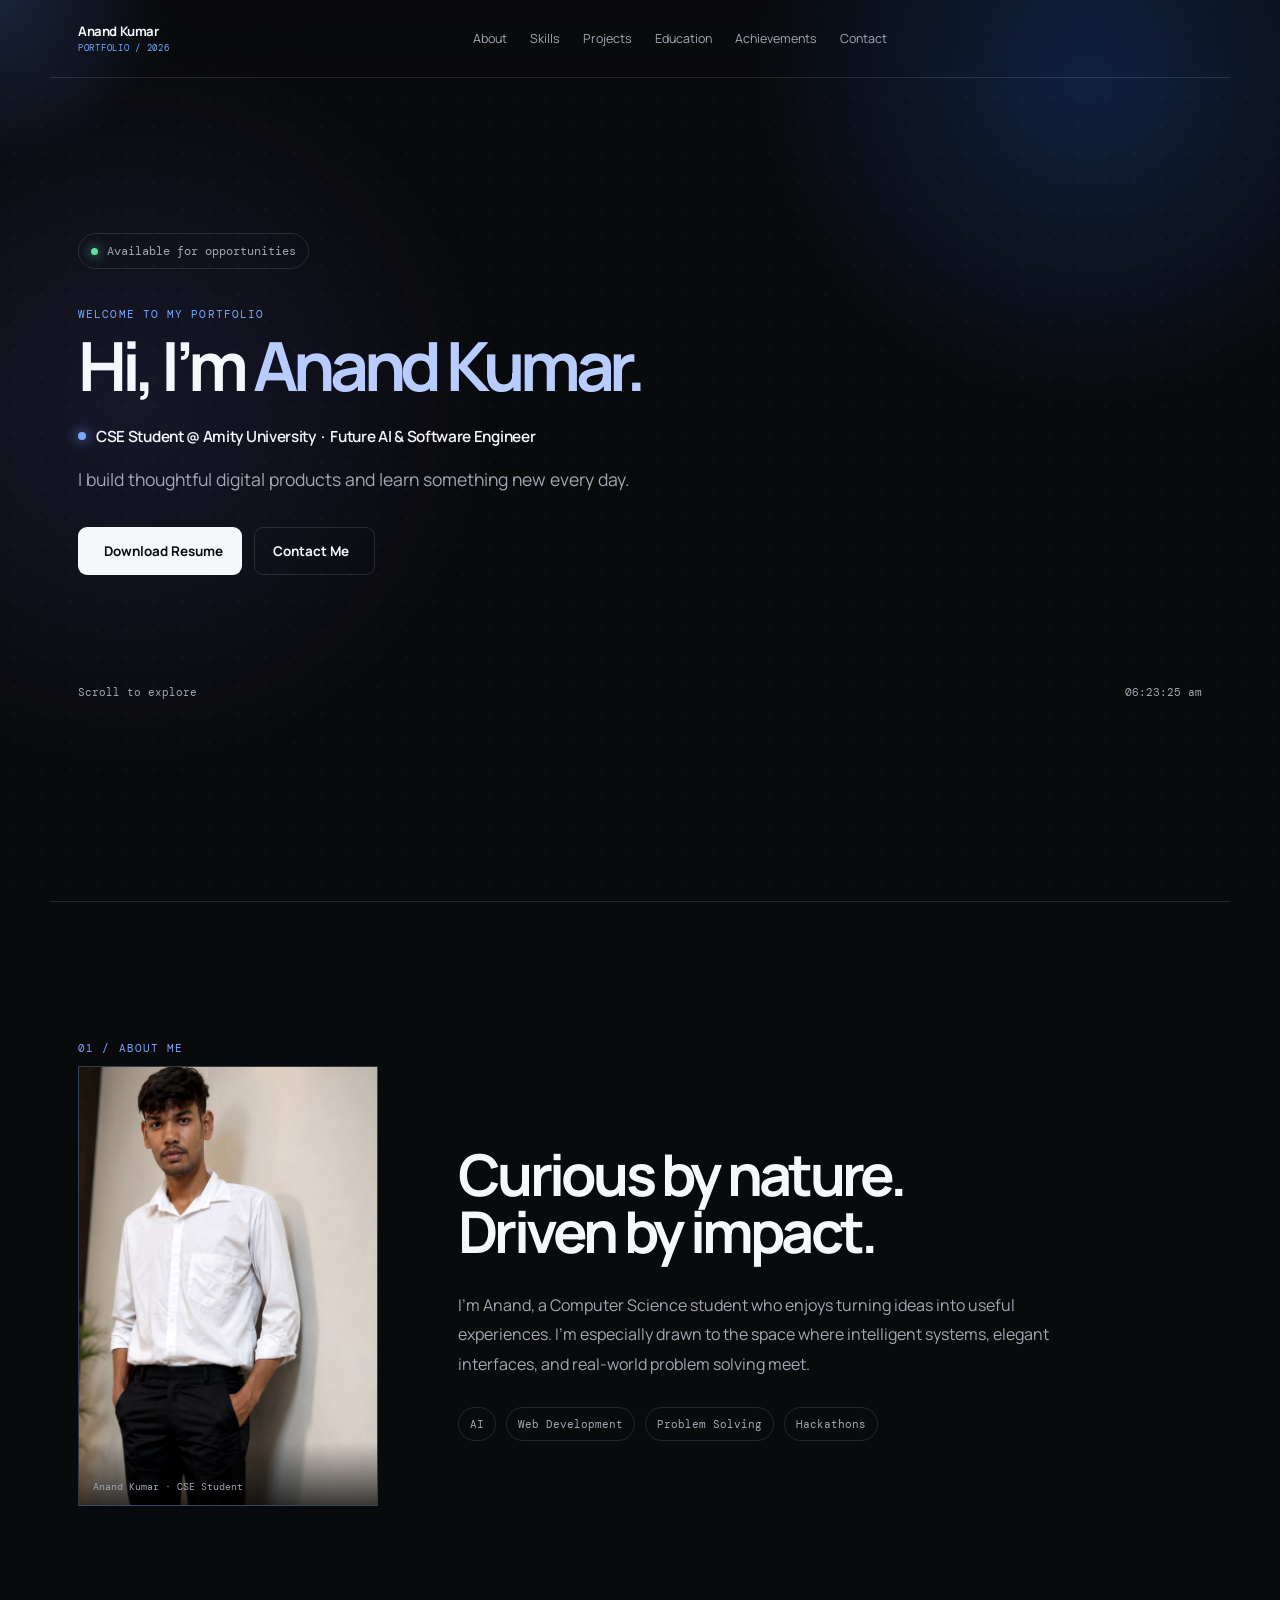
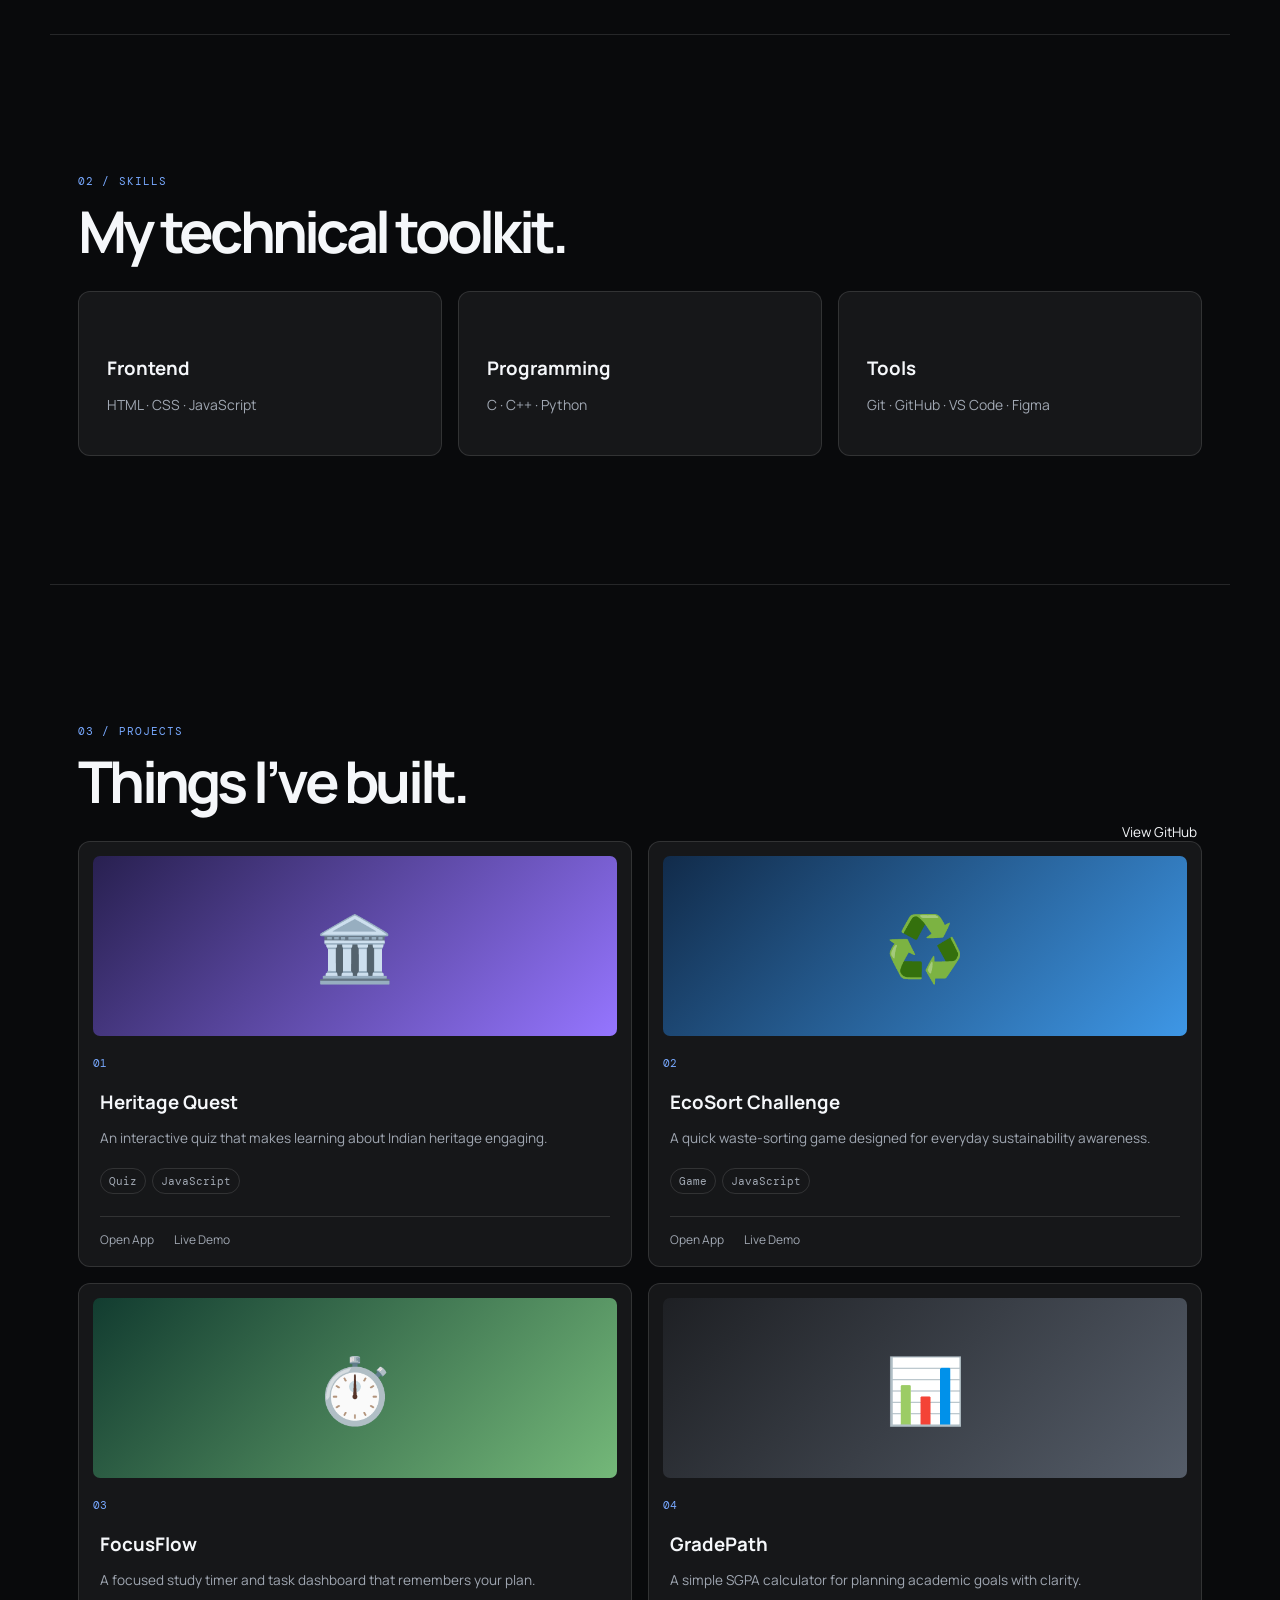
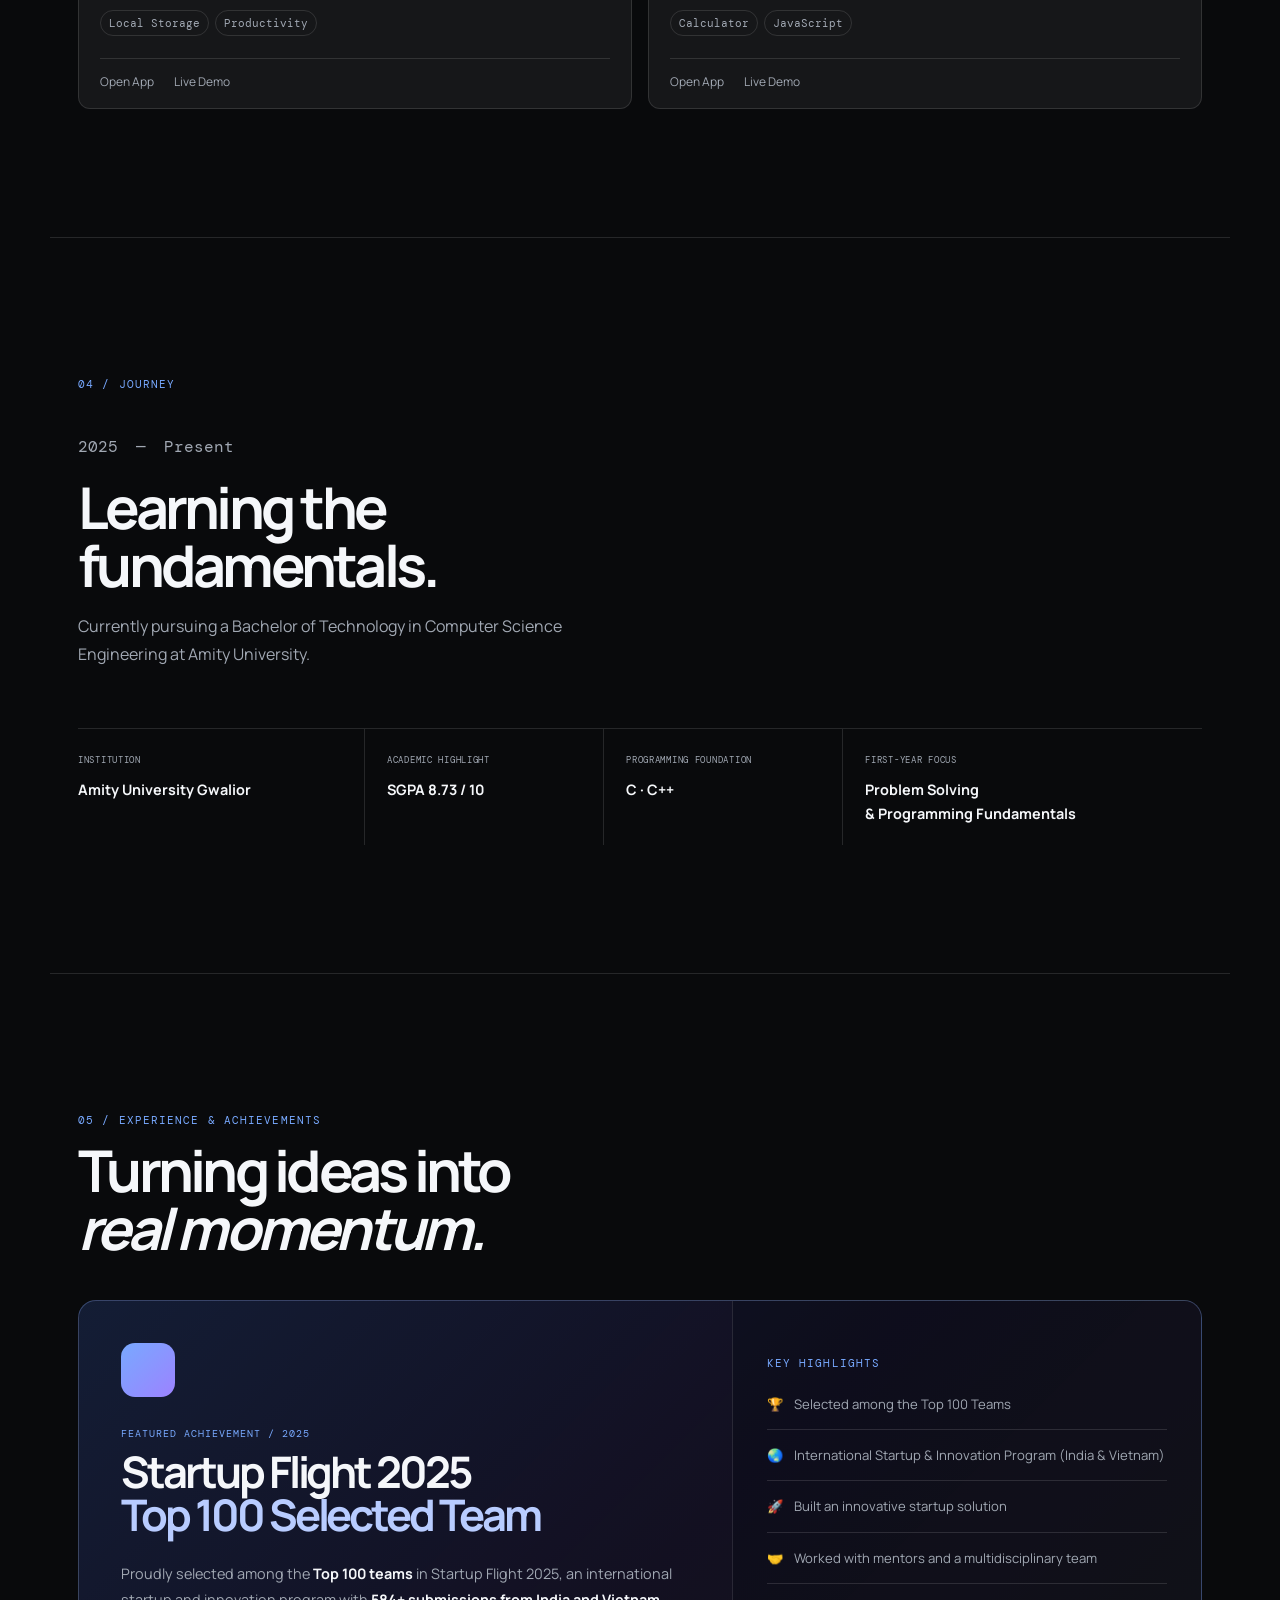
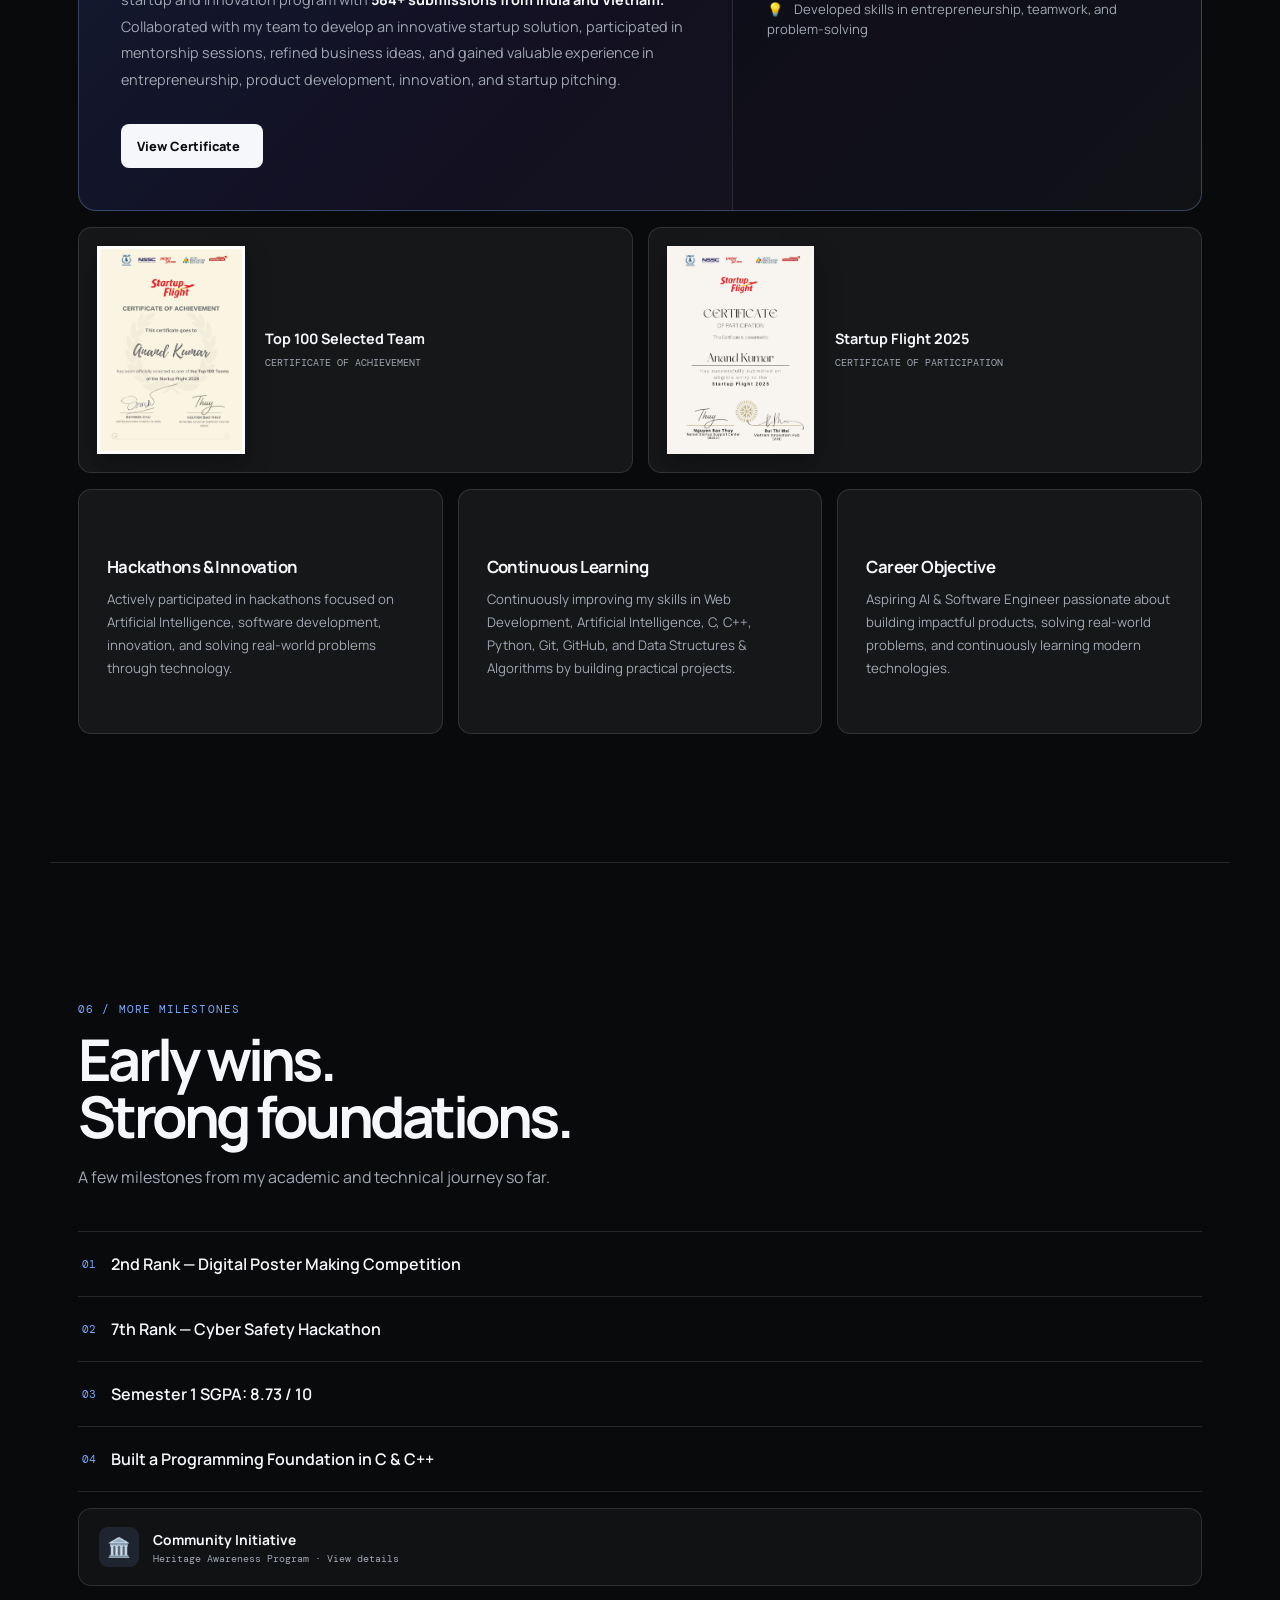
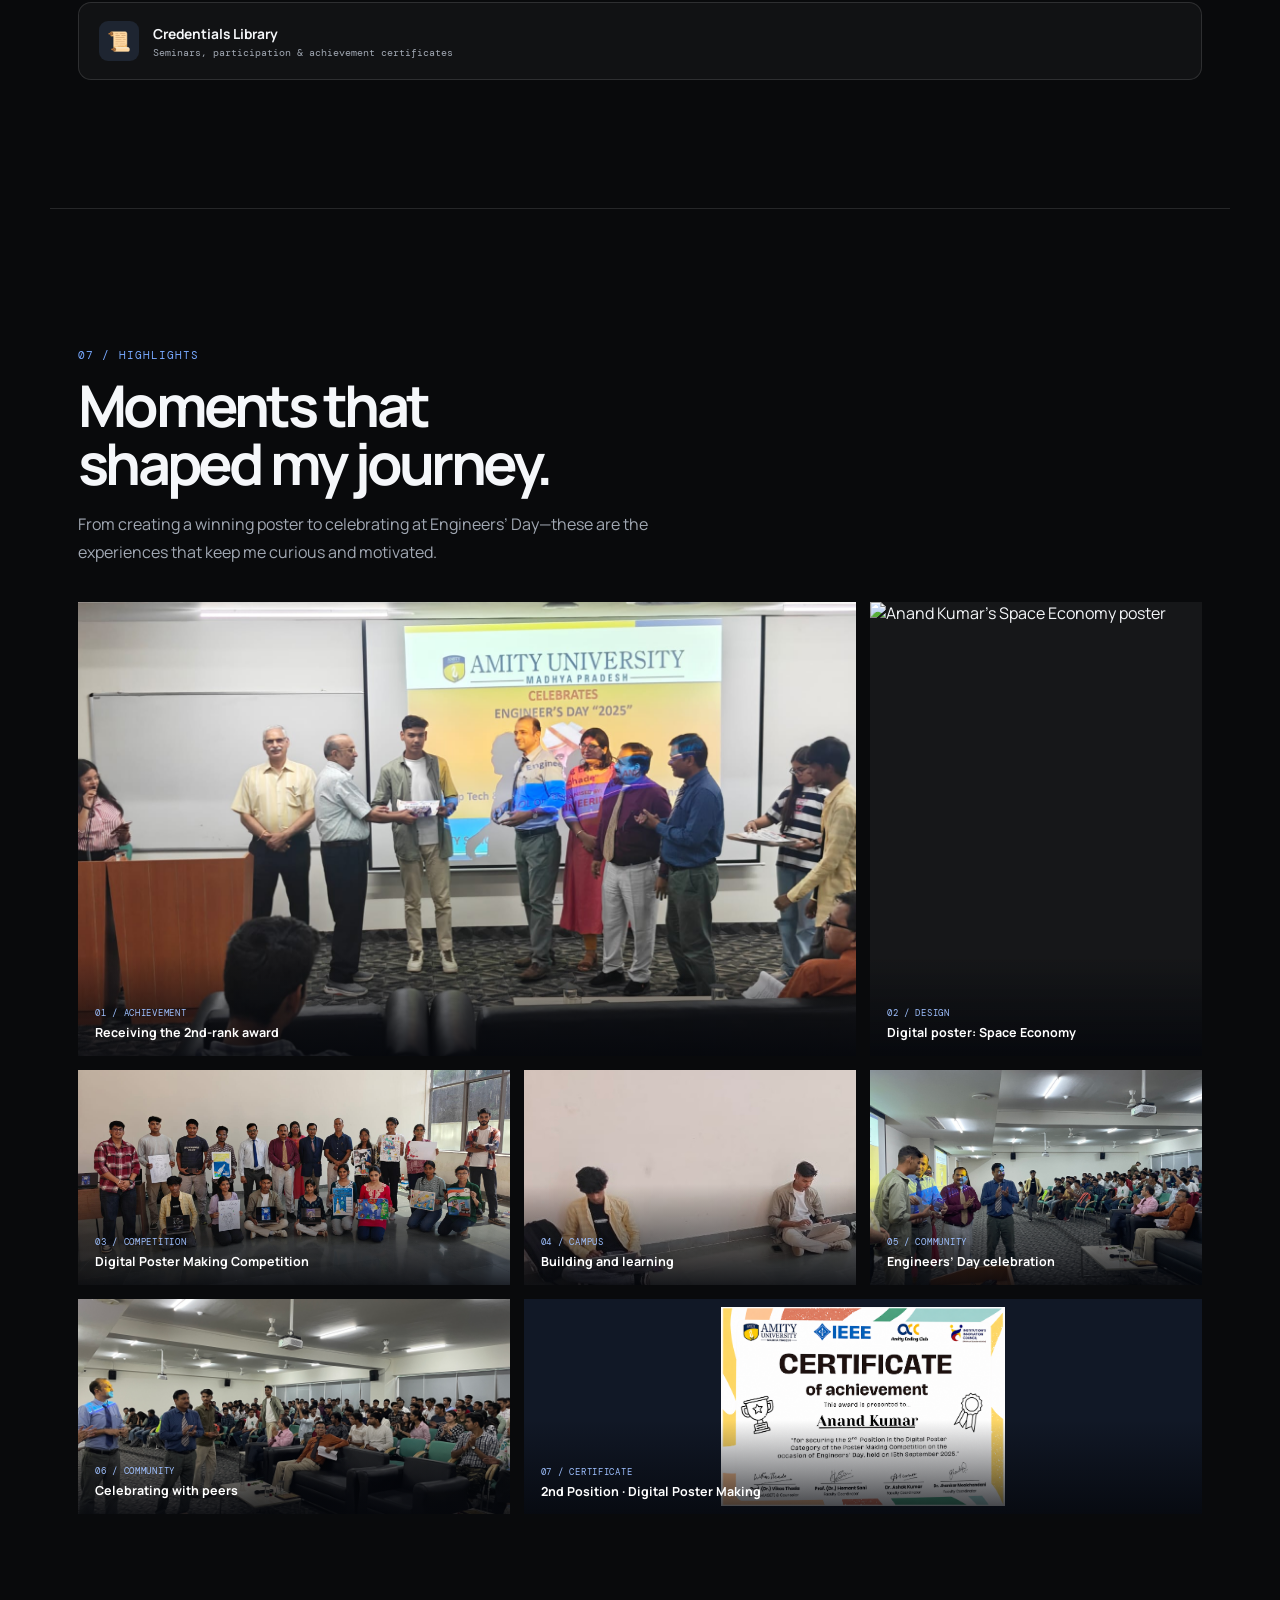
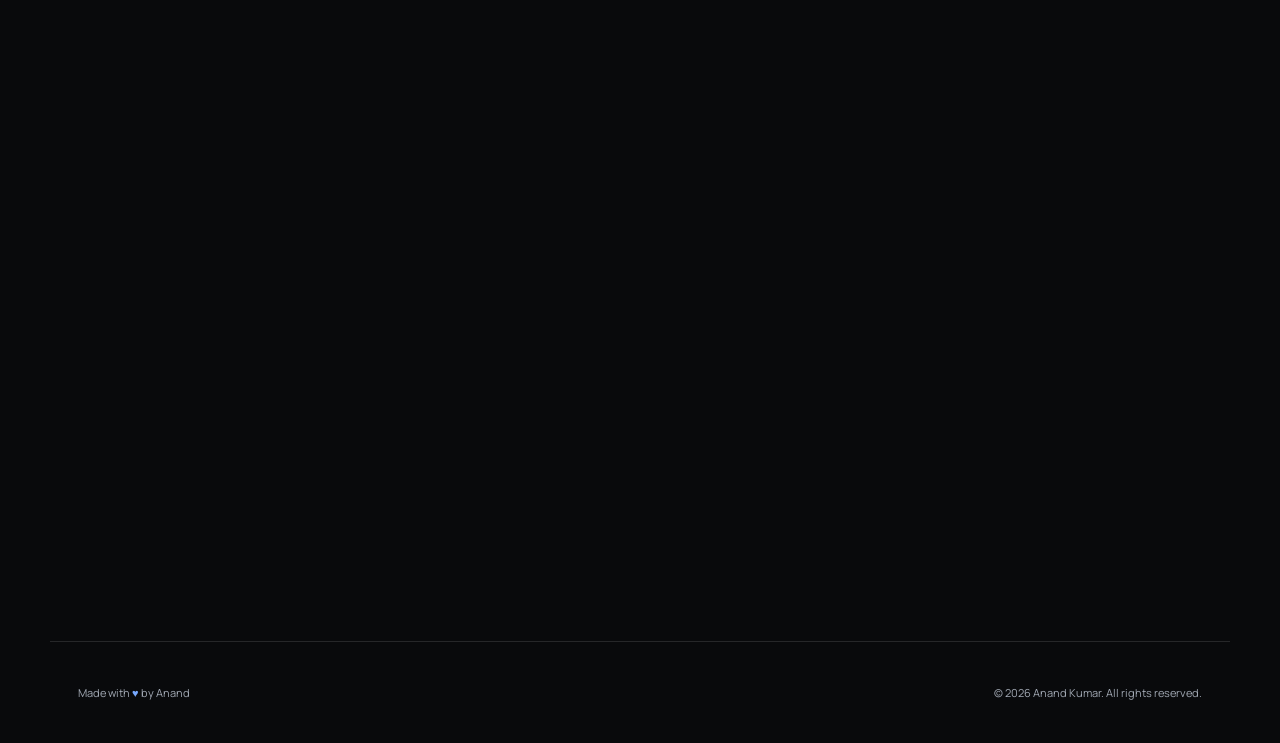
==== index.html @ 3fd7b6f8 "Initial portfolio website" ====
<!DOCTYPE html>
<html lang="en">
<head>
  <meta charset="UTF-8">
  <meta name="viewport" content="width=device-width, initial-scale=1.0">
  <meta name="description" content="Anand Kumar — CSE student and future AI & Software Engineer.">
  <title>Anand Kumar | Portfolio</title>
  <link rel="preconnect" href="https://fonts.googleapis.com">
  <link rel="preconnect" href="https://fonts.gstatic.com" crossorigin>
  <link href="https://fonts.googleapis.com/css2?family=DM+Mono:wght@400;500&family=Manrope:wght@400;500;600;700;800&display=swap" rel="stylesheet">
  <link href="https://cdn.jsdelivr.net/npm/remixicon@4.3.0/fonts/remixicon.css" rel="stylesheet">
  <link rel="stylesheet" href="style.css">
</head>
<body>
  <div class="background" aria-hidden="true"></div>
  <div class="cursor-glow" aria-hidden="true"></div>

  <header class="nav-wrap">
    <nav class="navbar" aria-label="Main navigation">
      <a class="wordmark" href="#home"><strong>Anand Kumar</strong><span>Portfolio / 2026</span></a>
      <button class="menu-button" aria-label="Open navigation" aria-expanded="false"><i class="ri-menu-3-line"></i></button>
      <div class="nav-links">
        <a href="#about">About</a><a href="#skills">Skills</a><a href="#projects">Projects</a>
        <a href="#education">Education</a><a href="#experience">Achievements</a><a href="#contact">Contact</a>
      </div>
      <button class="theme-button" aria-label="Toggle color theme"><i class="ri-moon-line"></i></button>
    </nav>
  </header>

  <main>
    <section class="hero section" id="home">
      <div class="status"><span></span> Available for opportunities</div>
      <p class="overline">Welcome to my portfolio</p>
      <h1>Hi, I’m <em>Anand Kumar.</em></h1>
      <p class="hero-role"><span></span> CSE Student @ Amity University &nbsp;·&nbsp; Future AI &amp; Software Engineer</p>
      <p class="hero-copy">I build thoughtful digital products and learn something new every day.</p>
      <div class="hero-actions">
        <a class="button primary" href="resume.pdf" download><i class="ri-download-2-line"></i> Download Resume</a>
        <a class="button secondary" href="#contact">Contact Me <i class="ri-arrow-right-up-line"></i></a>
      </div>
      <div class="hero-bottom"><span>Scroll to explore</span><i class="ri-arrow-down-line"></i><span id="clock"></span></div>
    </section>

    <section class="section reveal" id="about">
      <p class="overline">01 / About me</p>
      <div class="about-grid">
        <div class="portrait"><img src="assets/anand-kumar.jpg" alt="Anand Kumar"><p>Anand Kumar · CSE Student</p></div>
        <div><h2>Curious by nature.<br>Driven by impact.</h2><p class="lead">I’m Anand, a Computer Science student who enjoys turning ideas into useful experiences. I’m especially drawn to the space where intelligent systems, elegant interfaces, and real-world problem solving meet.</p>
          <div class="interests"><span>AI</span><span>Web Development</span><span>Problem Solving</span><span>Hackathons</span></div>
        </div>
      </div>
    </section>

    <section class="section reveal" id="skills">
      <p class="overline">02 / Skills</p><h2>My technical toolkit.</h2>
      <div class="skill-grid">
        <article class="glass-card"><i class="ri-code-s-slash-line"></i><h3>Frontend</h3><p>HTML · CSS · JavaScript</p></article>
        <article class="glass-card"><i class="ri-terminal-box-line"></i><h3>Programming</h3><p>C · C++ · Python</p></article>
        <article class="glass-card"><i class="ri-tools-line"></i><h3>Tools</h3><p>Git · GitHub · VS Code · Figma</p></article>
      </div>
    </section>

    <section class="section reveal" id="projects">
      <div class="section-heading"><div><p class="overline">03 / Projects</p><h2>Things I’ve built.</h2></div><a class="arrow-link" href="https://github.com/" target="_blank" rel="noopener">View GitHub <i class="ri-arrow-right-line"></i></a></div>
      <div class="project-grid">
        <article class="project-card"><div class="project-image violet">🏛️</div><p class="project-number">01</p><h3>Heritage Quest</h3><p>An interactive quiz that makes learning about Indian heritage engaging.</p><div class="tags"><span>Quiz</span><span>JavaScript</span></div><div class="card-links"><a href="projects.html#heritage">Open App <i class="ri-arrow-right-up-line"></i></a><a href="projects.html#heritage">Live Demo <i class="ri-arrow-right-up-line"></i></a></div></article>
        <article class="project-card"><div class="project-image blue">♻️</div><p class="project-number">02</p><h3>EcoSort Challenge</h3><p>A quick waste-sorting game designed for everyday sustainability awareness.</p><div class="tags"><span>Game</span><span>JavaScript</span></div><div class="card-links"><a href="projects.html#ecosort">Open App <i class="ri-arrow-right-up-line"></i></a><a href="projects.html#ecosort">Live Demo <i class="ri-arrow-right-up-line"></i></a></div></article>
        <article class="project-card"><div class="project-image green">⏱️</div><p class="project-number">03</p><h3>FocusFlow</h3><p>A focused study timer and task dashboard that remembers your plan.</p><div class="tags"><span>Local Storage</span><span>Productivity</span></div><div class="card-links"><a href="projects.html#focusflow">Open App <i class="ri-arrow-right-up-line"></i></a><a href="projects.html#focusflow">Live Demo <i class="ri-arrow-right-up-line"></i></a></div></article>
        <article class="project-card"><div class="project-image black">📊</div><p class="project-number">04</p><h3>GradePath</h3><p>A simple SGPA calculator for planning academic goals with clarity.</p><div class="tags"><span>Calculator</span><span>JavaScript</span></div><div class="card-links"><a href="projects.html#gradepath">Open App <i class="ri-arrow-right-up-line"></i></a><a href="projects.html#gradepath">Live Demo <i class="ri-arrow-right-up-line"></i></a></div></article>
      </div>
    </section>

    <section class="section reveal" id="education"><p class="overline">04 / Journey</p><div class="journey-layout"><div class="journey-intro"><p class="journey-date">2025 <span>—</span> Present</p><h2>Learning the<br>fundamentals.</h2><p>Currently pursuing a Bachelor of Technology in Computer Science Engineering at Amity University.</p></div></div><div class="journey-line"></div><div class="journey-stats"><article><span>Institution</span><strong>Amity University Gwalior</strong></article><article><span>Academic highlight</span><strong>SGPA 8.73 / 10</strong></article><article><span>Programming foundation</span><strong>C · C++</strong></article><article><span>First-year focus</span><strong>Problem Solving<br>&amp; Programming Fundamentals</strong></article></div></section>
    <section class="section reveal" id="experience"><p class="overline">05 / Experience &amp; Achievements</p><h2>Turning ideas into<br><em>real momentum.</em></h2><article class="startup-card"><div class="startup-main"><div class="startup-icon"><i class="ri-rocket-2-line"></i></div><p class="startup-label">Featured achievement / 2025</p><h3>Startup Flight 2025<br><span>Top 100 Selected Team</span></h3><p class="startup-copy">Proudly selected among the <strong>Top 100 teams</strong> in Startup Flight 2025, an international startup and innovation program with <strong>584+ submissions from India and Vietnam.</strong> Collaborated with my team to develop an innovative startup solution, participated in mentorship sessions, refined business ideas, and gained valuable experience in entrepreneurship, product development, innovation, and startup pitching.</p><a class="certificate-button" href="assets/startup-flight-top-100.jpg" target="_blank" rel="noopener">View Certificate <i class="ri-arrow-right-up-line"></i></a></div><div class="startup-highlights"><p class="overline">Key highlights</p><ul><li><span>🏆</span> Selected among the Top 100 Teams</li><li><span>🌏</span> International Startup &amp; Innovation Program (India &amp; Vietnam)</li><li><span>🚀</span> Built an innovative startup solution</li><li><span>🤝</span> Worked with mentors and a multidisciplinary team</li><li><span>💡</span> Developed skills in entrepreneurship, teamwork, and problem-solving</li></ul></div></article><div class="startup-certificates"><a href="assets/startup-flight-top-100.jpg" target="_blank" rel="noopener"><img src="assets/startup-flight-top-100.jpg" alt="Startup Flight 2025 Top 100 Teams certificate awarded to Anand Kumar"><span><b>Top 100 Selected Team</b><small>Certificate of Achievement</small></span></a><a href="assets/startup-flight-participation.jpg" target="_blank" rel="noopener"><img src="assets/startup-flight-participation.jpg" alt="Startup Flight 2025 certificate of participation awarded to Anand Kumar"><span><b>Startup Flight 2025</b><small>Certificate of Participation</small></span></a></div><div class="experience-grid"><article class="experience-card"><i class="ri-code-box-line"></i><h3>Hackathons &amp; Innovation</h3><p>Actively participated in hackathons focused on Artificial Intelligence, software development, innovation, and solving real-world problems through technology.</p></article><article class="experience-card"><i class="ri-book-open-line"></i><h3>Continuous Learning</h3><p>Continuously improving my skills in Web Development, Artificial Intelligence, C, C++, Python, Git, GitHub, and Data Structures &amp; Algorithms by building practical projects.</p></article><article class="experience-card"><i class="ri-focus-3-line"></i><h3>Career Objective</h3><p>Aspiring AI &amp; Software Engineer passionate about building impactful products, solving real-world problems, and continuously learning modern technologies.</p></article></div></section>
    <section class="section reveal" id="achievements"><p class="overline">06 / More milestones</p><h2>Early wins.<br>Strong foundations.</h2><p class="achievement-intro">A few milestones from my academic and technical journey so far.</p><div class="achievement-list"><p><span class="achievement-number">01</span><b>2nd Rank — Digital Poster Making Competition</b><i class="ri-medal-2-line"></i></p><p><span class="achievement-number">02</span><b>7th Rank — Cyber Safety Hackathon</b><i class="ri-shield-check-line"></i></p><p><span class="achievement-number">03</span><b>Semester 1 SGPA: 8.73 / 10</b><i class="ri-star-smile-line"></i></p><p><span class="achievement-number">04</span><b>Built a Programming Foundation in C &amp; C++</b><i class="ri-code-s-slash-line"></i></p></div><details class="community-initiative"><summary><span class="community-icon">🏛️</span><span><b>Community Initiative</b><small>Heritage Awareness Program · View details</small></span><i class="ri-add-line"></i></summary><div class="community-content"><img src="assets/heritage-awareness.jpg" alt="Anand Kumar and fellow students at the Heritage City Gwalior awareness programme"><div><p class="overline">Heritage Awareness Program</p><h3>Preserving stories that matter.</h3><p>Actively participated in a Heritage Awareness Program focused on promoting the importance of preserving India’s cultural and historical heritage. Contributed to awareness activities, engaged with the community, and helped spread knowledge about heritage conservation through educational outreach and public interaction.</p><ul><li>🏛️ Promoted awareness about India’s cultural heritage</li><li>🤝 Participated in community engagement activities</li><li>📢 Contributed to educational and awareness initiatives</li><li>🌱 Strengthened communication, teamwork, and leadership skills</li></ul><a href="assets/heritage-awareness-document.pdf" target="_blank" rel="noopener">View supporting document <i class="ri-external-link-line"></i></a></div></div></details><details class="credentials-library"><summary><span class="community-icon">📜</span><span><b>Credentials Library</b><small>Seminars, participation &amp; achievement certificates</small></span><i class="ri-add-line"></i></summary><div class="credentials-content"><div><p class="overline">Seminars &amp; participation</p><div class="credential-grid"><a href="assets/bitcoin-india-tour-certificate.png" target="_blank" rel="noopener"><img src="assets/bitcoin-india-tour-certificate.png" alt="Bitcoin India Tour certificate of participation for Anand Kumar"><span><b>Bitcoin India Tour 2026</b><small>Certificate of Participation · 4 May 2026</small></span></a><a href="assets/startup-flight-participation.jpg" target="_blank" rel="noopener"><img src="assets/startup-flight-participation.jpg" alt="Startup Flight 2025 certificate of participation for Anand Kumar"><span><b>Startup Flight 2025</b><small>Certificate of Participation</small></span></a></div></div><div><p class="overline">Certificates of achievement</p><div class="credential-grid"><a href="assets/startup-flight-top-100.jpg" target="_blank" rel="noopener"><img src="assets/startup-flight-top-100.jpg" alt="Startup Flight 2025 Top 100 Teams certificate for Anand Kumar"><span><b>Startup Flight 2025</b><small>Top 100 Selected Team</small></span></a><a href="assets/certificate-final.jpg" target="_blank" rel="noopener"><img src="assets/certificate-final.jpg" alt="Digital poster making competition second position certificate for Anand Kumar"><span><b>Digital Poster Making Competition</b><small>2nd Position · Engineers’ Day 2025</small></span></a></div></div></div></details></section>
    <section class="section reveal" id="gallery"><p class="overline">07 / Highlights</p><h2>Moments that<br>shaped my journey.</h2><p class="gallery-intro">From creating a winning poster to celebrating at Engineers’ Day—these are the experiences that keep me curious and motivated.</p><div class="gallery-showcase"><figure class="gallery-item award-photo"><img src="assets/award-ceremony.jpg" alt="Anand Kumar receiving his award at Engineers' Day"><figcaption><span>01 / Achievement</span><strong>Receiving the 2nd-rank award</strong></figcaption></figure><figure class="gallery-item poster-photo"><img src="assets/space-poster.png" alt="Anand Kumar's Space Economy poster"><figcaption><span>02 / Design</span><strong>Digital poster: Space Economy</strong></figcaption></figure><figure class="gallery-item competition-photo"><img src="assets/poster-competition.jpg" alt="Participants at the digital poster making competition"><figcaption><span>03 / Competition</span><strong>Digital Poster Making Competition</strong></figcaption></figure><figure class="gallery-item campus-photo"><img src="assets/campus-work.jpg" alt="Anand Kumar working on a laptop at campus"><figcaption><span>04 / Campus</span><strong>Building and learning</strong></figcaption></figure><figure class="gallery-item ceremony-photo"><img src="assets/engineers-day-1.jpg" alt="Engineers' Day celebration at Amity University"><figcaption><span>05 / Community</span><strong>Engineers’ Day celebration</strong></figcaption></figure><figure class="gallery-item audience-photo"><img src="assets/engineers-day-2.jpg" alt="Audience at Engineers' Day event"><figcaption><span>06 / Community</span><strong>Celebrating with peers</strong></figcaption></figure><figure class="gallery-item certificate-photo"><img src="assets/certificate-cleaned.png" alt="Certificate of achievement awarded to Anand Kumar for second position in digital poster making competition"><figcaption><span>07 / Certificate</span><strong>2nd Position · Digital Poster Making</strong></figcaption></figure></div></section>
    <section class="contact section reveal" id="contact"><p class="overline">08 / Contact</p><h2>Let’s build something<br><em>meaningful.</em></h2><a class="email" href="mailto:anand14439@gmail.com">anand14439@gmail.com <i class="ri-arrow-right-up-line"></i></a><div class="socials"><a href="https://www.linkedin.com/in/anand-kumar-402686216" target="_blank" rel="noopener">LinkedIn</a><a href="https://github.com/" target="_blank" rel="noopener">GitHub</a><a href="#">Instagram</a></div></section>
  </main>
  <footer><p>Made with <span>♥</span> by Anand</p><p>© 2026 Anand Kumar. All rights reserved.</p></footer>
  <script src="script.js"></script>
</body>
</html>
---- style.css ----
:root{--bg:#090a0c;--surface:rgba(255,255,255,.055);--line:rgba(255,255,255,.12);--text:#f5f7fa;--muted:#a1a8b3;--blue:#78a9ff;--accent:#b8ccff}*{box-sizing:border-box}html{scroll-behavior:smooth}body{background:var(--bg);color:var(--text);font-family:Manrope,sans-serif;margin:0;overflow-x:hidden}.background{background:radial-gradient(circle at 85% 8%,#17397480,transparent 25%),radial-gradient(circle at 10% 45%,#2223438c,transparent 30%);inset:0;pointer-events:none;position:fixed;z-index:-2}.background:after{background-image:radial-gradient(#ffffff25 1px,transparent 1px);background-size:28px 28px;content:"";inset:0;opacity:.28;position:absolute}.cursor-glow{background:radial-gradient(circle,#5b8cff35,transparent 65%);height:360px;left:0;pointer-events:none;position:fixed;top:0;transform:translate(-50%,-50%);width:360px;z-index:-1}.nav-wrap{backdrop-filter:blur(18px);border-bottom:1px solid transparent;position:sticky;top:0;z-index:10}.navbar{align-items:center;display:flex;height:76px;justify-content:space-between;margin:auto;max-width:1180px;padding:0 28px}.logo{color:var(--text);font-size:1.35rem;font-weight:800;letter-spacing:-.08em;text-decoration:none}.logo span,footer span{color:var(--blue)}.nav-links{display:flex;gap:23px}.nav-links a,.socials a{color:var(--muted);font-size:.78rem;text-decoration:none}.nav-links a:hover,.socials a:hover{color:var(--text)}.theme-button,.menu-button{background:transparent;border:0;color:var(--text);cursor:pointer;font-size:1.15rem}.menu-button{display:none}.section,footer{margin:auto;max-width:1180px;padding:128px 28px}.hero{min-height:calc(100vh - 76px);padding-top:155px}.status{align-items:center;border:1px solid var(--line);border-radius:99px;color:var(--muted);display:inline-flex;font:12px 'DM Mono',monospace;gap:9px;padding:9px 12px}.status span{background:#5de29a;border-radius:50%;box-shadow:0 0 12px #5de29a;height:7px;width:7px}.overline,.mono{color:var(--blue);font:11px 'DM Mono',monospace;letter-spacing:.1em;text-transform:uppercase}.hero .overline{margin:38px 0 13px}.hero h1{font-size:clamp(3.5rem,8vw,7.4rem);letter-spacing:-.075em;line-height:.94;margin:0}.hero em,.contact em{color:var(--accent);font-style:normal}.hero-copy{color:var(--muted);font-size:1.1rem;line-height:1.75;max-width:560px}.hero-actions{display:flex;flex-wrap:wrap;gap:12px;margin-top:32px}.button{border:1px solid var(--line);border-radius:9px;color:var(--text);font-size:.84rem;font-weight:700;padding:14px 18px;text-decoration:none}.button i{margin-right:7px}.button.primary{background:var(--text);color:#0b0c10}.button.secondary i{margin-left:7px;margin-right:0}.hero-bottom{align-items:center;color:var(--muted);display:flex;font:11px 'DM Mono',monospace;gap:10px;justify-content:space-between;margin-top:110px}.hero-bottom i{margin-right:auto}.section{border-top:1px solid var(--line)}h2{font-size:clamp(2.25rem,4.5vw,4.4rem);letter-spacing:-.065em;line-height:1;margin:15px 0 30px}.about-grid{align-items:center;display:grid;gap:80px;grid-template-columns:300px 1fr}.portrait{align-items:center;background:linear-gradient(145deg,#1b315d,#171925);border:1px solid var(--line);display:flex;flex-direction:column;height:350px;justify-content:center;position:relative}.portrait span{font-size:5rem;font-weight:800;letter-spacing:-.1em}.portrait p{bottom:8px;color:var(--muted);font:10px 'DM Mono',monospace;position:absolute}.lead{color:var(--muted);line-height:1.85;max-width:650px}.interests{display:flex;flex-wrap:wrap;gap:10px;margin-top:28px}.interests span,.tags span{border:1px solid var(--line);border-radius:99px;color:var(--muted);font:11px 'DM Mono',monospace;padding:9px 11px}.skill-grid{display:grid;gap:16px;grid-template-columns:repeat(3,1fr)}.glass-card{background:var(--surface);border:1px solid var(--line);border-radius:12px;padding:28px;transition:transform .25s,border-color .25s}.glass-card:hover,.project-card:hover{border-color:#91b5ff80;transform:translateY(-6px)}.glass-card i{color:var(--blue);font-size:1.6rem}.glass-card h3{margin:35px 0 8px}.glass-card p{color:var(--muted);font-size:.87rem}.section-heading{align-items:end;display:flex;justify-content:space-between}.arrow-link,.email{color:var(--text);font-size:.85rem;text-decoration:none}.arrow-link i{color:var(--blue);margin-left:5px}.project-grid{display:grid;gap:16px;grid-template-columns:repeat(2,1fr)}.project-card{background:var(--surface);border:1px solid var(--line);border-radius:12px;padding:14px;transition:transform .25s,border-color .25s}.project-image{align-items:center;border-radius:7px;display:flex;font-size:4rem;height:180px;justify-content:center}.violet{background:linear-gradient(135deg,#282050,#9575ff)}.blue{background:linear-gradient(135deg,#112b4a,#3e97e6)}.green{background:linear-gradient(135deg,#123c30,#74b879)}.black{background:linear-gradient(135deg,#1e2024,#555d69)}.project-card h3,.project-card>p:not(.project-number),.tags,.card-links{margin-left:7px;margin-right:7px}.project-number{color:var(--blue);font:11px 'DM Mono',monospace;margin-top:20px}.project-card h3{margin-bottom:8px}.project-card>p:not(.project-number){color:var(--muted);font-size:.85rem;line-height:1.6}.tags{display:flex;gap:6px;margin-top:18px}.tags span{padding:5px 8px}.card-links{border-top:1px solid var(--line);display:flex;gap:20px;margin-top:22px;padding:14px 0 4px}.card-links a{color:var(--muted);font-size:.75rem;text-decoration:none}.timeline{display:flex;gap:24px}.timeline-dot{background:var(--blue);border-radius:50%;box-shadow:0 0 0 7px #78a9ff28;height:9px;margin-top:7px;width:9px}.achievement-list{border-top:1px solid var(--line);margin-top:40px}.achievement-list p{border-bottom:1px solid var(--line);display:flex;font-size:1.1rem;justify-content:space-between;margin:0;padding:21px 4px}.achievement-list span{margin-right:16px}.gallery{display:grid;gap:16px;grid-template-columns:1.25fr 1fr 1fr}.gallery div{align-items:flex-end;background:linear-gradient(135deg,#1a1d29,#3b4c68);color:#a8c8ff;display:flex;font:1.5rem 'DM Mono',monospace;height:280px;padding:18px}.gallery div:nth-child(2){background:linear-gradient(135deg,#453157,#896fa4)}.gallery div:nth-child(3){background:linear-gradient(135deg,#173b3a,#58958f)}.gallery span{color:#ffffff9c;font:10px 'DM Mono',monospace;margin-left:10px}.contact h2{font-size:clamp(3rem,6.5vw,6.6rem)}.email{border-bottom:1px solid var(--blue);color:var(--blue);font-size:clamp(1rem,2vw,1.5rem);padding-bottom:8px}.socials{display:flex;gap:20px;margin-top:55px}footer{border-top:1px solid var(--line);color:var(--muted);display:flex;font-size:11px;justify-content:space-between;padding-bottom:32px;padding-top:32px}body.light{--bg:#f7f8fa;--surface:rgba(255,255,255,.7);--line:#dce0e7;--text:#10131a;--muted:#5f6674;--accent:#275abd}.light .background{opacity:.55}.reveal{opacity:0;transform:translateY(24px);transition:opacity .7s ease,transform .7s ease}.reveal.visible{opacity:1;transform:translateY(0)}@media(max-width:760px){.nav-links{background:#11131aeF;border:1px solid var(--line);border-radius:12px;display:none;flex-direction:column;left:16px;padding:20px;position:absolute;right:16px;top:66px}.light .nav-links{background:#ffffffed}.nav-links.open{display:flex}.menu-button{display:block;order:1}.theme-button{order:2}.logo{margin-right:auto}.section,footer{padding:88px 20px}.hero{padding-top:112px}.about-grid,.skill-grid,.project-grid,.gallery{grid-template-columns:1fr}.about-grid{gap:35px}.portrait{height:250px}.section-heading{align-items:start;flex-direction:column}.arrow-link{margin-bottom:25px}.gallery div{height:180px}.hero-bottom{margin-top:75px}footer{gap:12px;flex-direction:column}.cursor-glow{display:none}}
/* Text identity — replaces the initials logo */
.wordmark { color: var(--text); display: flex; flex-direction: column; gap: 2px; text-decoration: none; }
.wordmark strong { font-size: .82rem; letter-spacing: -.03em; }
.wordmark span { color: var(--blue); font: 9px 'DM Mono', monospace; letter-spacing: .08em; text-transform: uppercase; }
.hero-role { align-items: center; color: var(--text); display: flex; font-size: clamp(.76rem, 1.4vw, .96rem); font-weight: 600; letter-spacing: -.02em; margin: 28px 0 0; }
.hero-role span { background: var(--blue); border-radius: 50%; box-shadow: 0 0 13px var(--blue); display: inline-block; height: 8px; margin-right: 10px; width: 8px; }
.hero h1 { font-size: clamp(2.8rem, 5.3vw, 5rem); max-width: 1050px; }
.portrait { height: 440px; overflow: hidden; }
.portrait img { filter: contrast(1.04) saturate(.9); height: 100%; object-fit: cover; object-position: center top; transform: scale(1.23); transform-origin: center top; width: 100%; }
.portrait p { background: linear-gradient(transparent, rgba(0, 0, 0, .72)); bottom: 0; left: 0; margin: 0; padding: 38px 14px 12px; right: 0; text-align: left; z-index: 1; }
@media (max-width: 760px) { .portrait { height: 380px; } }
.journey-grid { display: grid; gap: 12px; grid-template-columns: repeat(3, 1fr); margin-top: 32px; }
.journey-grid article { background: var(--surface); border: 1px solid var(--line); border-radius: 10px; padding: 17px; }
.journey-grid span { color: var(--muted); display: block; font: 9px 'DM Mono', monospace; letter-spacing: .08em; margin-bottom: 9px; text-transform: uppercase; }
.journey-grid strong { font-size: .84rem; line-height: 1.5; }
.journey-layout { margin-top: 42px; }
.journey-date { color: var(--blue); font: 1rem 'DM Mono', monospace; margin: 0; }
.journey-date span { color: var(--muted); margin: 0 8px; }
.journey-intro h2 { margin: 18px 0; }
.journey-intro p { color: var(--muted); line-height: 1.75; margin: 0; max-width: 520px; }
.journey-line { background: var(--line); height: 1px; margin: 60px 0 0; }
.journey-stats { display: grid; grid-template-columns: 1.2fr 1fr 1fr 1.5fr; }
.journey-stats article { border-right: 1px solid var(--line); min-height: 116px; padding: 25px 20px 0 0; }
.journey-stats article:not(:first-child) { padding-left: 22px; }
.journey-stats article:last-child { border: 0; }
.journey-stats span { color: var(--muted); display: block; font: 9px 'DM Mono', monospace; letter-spacing: .08em; margin-bottom: 12px; text-transform: uppercase; }
.journey-stats strong { font-size: .9rem; line-height: 1.55; }
@media (max-width: 760px) { .journey-grid { grid-template-columns: 1fr; } .journey-layout { gap: 25px; grid-template-columns: 1fr; margin-top: 28px; } .journey-stats { grid-template-columns: 1fr 1fr; } .journey-stats article { border-bottom: 1px solid var(--line); min-height: 108px; padding: 20px 12px !important; } .journey-stats article:nth-child(2) { border-right: 0; } .journey-stats article:nth-child(n+3) { border-bottom: 0; } }
.achievement-intro { color: var(--muted); line-height: 1.7; margin-top: -12px; }
.achievement-list p { align-items: center; gap: 15px; }
.achievement-list b { font-size: 1rem; font-weight: 600; }
.achievement-list .achievement-number { color: var(--blue); font: 11px 'DM Mono', monospace; margin: 0; }
.achievement-list i { color: var(--blue); font-size: 1.15rem; margin-left: auto; }
.gallery-intro { color: var(--muted); line-height: 1.75; margin: -12px 0 36px; max-width: 610px; }
.gallery-showcase { display: grid; gap: 14px; grid-template-columns: 1.3fr 1fr 1fr; }
.gallery-item { background: var(--surface); margin: 0; min-height: 210px; overflow: hidden; position: relative; }
.gallery-item img { height: 100%; object-fit: cover; transition: transform .5s ease; width: 100%; }
.gallery-item:hover img { transform: scale(1.045); }
.gallery-item figcaption { background: linear-gradient(transparent, rgba(5, 7, 12, .88)); bottom: 0; display: flex; flex-direction: column; gap: 5px; left: 0; padding: 52px 17px 15px; position: absolute; right: 0; }
.gallery-item figcaption span { color: #9ec0ff; font: 9px 'DM Mono', monospace; letter-spacing: .08em; text-transform: uppercase; }
.gallery-item figcaption strong { color: #fff; font-size: .78rem; }
.award-photo { grid-column: span 2; grid-row: span 2; height: 454px; }
.poster-photo { grid-row: span 2; height: 454px; }
.poster-photo img { object-fit: cover; object-position: center 20%; }
.competition-photo, .campus-photo, .ceremony-photo, .audience-photo { height: 215px; }
.certificate-photo { grid-column: 1 / -1; height: 310px; }
.certificate-photo img { object-fit: contain; padding: 12px; }
@media (max-width: 760px) { .gallery-showcase { grid-template-columns: 1fr 1fr; } .award-photo { grid-column: 1 / -1; height: 290px; } .poster-photo { grid-row: auto; height: 290px; } .competition-photo, .campus-photo, .ceremony-photo, .audience-photo { height: 180px; } .certificate-photo { height: 215px; } }
.certificate-photo { align-items: stretch; background: linear-gradient(120deg, #101b30, #172743); display: grid; grid-template-columns: 1.1fr .9fr; height: 370px; }
.certificate-art { align-items: center; background: radial-gradient(circle at center, #ffffff17, transparent 65%); display: flex; justify-content: center; overflow: hidden; padding: 24px; }
.certificate-photo .certificate-art img { box-shadow: 0 18px 38px rgba(0, 0, 0, .4); height: auto; max-height: 100%; object-fit: contain; transform: rotate(-1.5deg); width: 100%; }
.certificate-photo figcaption { align-items: flex-start; background: transparent; display: flex; justify-content: center; padding: 36px; position: static; }
.certificate-photo figcaption span { color: #9ec0ff; }
.certificate-photo figcaption strong { font-size: clamp(1.5rem, 2.5vw, 2.4rem); letter-spacing: -.06em; }
.certificate-photo figcaption p { color: #d2d9e7; font-size: .78rem; line-height: 1.7; margin: 5px 0 0; }
@media (max-width: 760px) { .certificate-photo { grid-column: 1 / -1; grid-template-columns: 1fr; height: auto !important; } .certificate-art { min-height: 240px; } .certificate-photo figcaption { min-height: 175px; padding: 26px; } }
.certificate-photo { background: #111826; display: block; grid-column: span 2; height: 215px; }
.certificate-photo > img { height: 100%; object-fit: contain; padding: 8px 12px; transform: none !important; width: 100%; }
.certificate-photo figcaption { background: linear-gradient(transparent, rgba(5, 7, 12, .8)); bottom: 0; display: flex; flex-direction: column; justify-content: flex-end; left: 0; padding: 46px 17px 14px; position: absolute; right: 0; }
.certificate-photo figcaption strong { font-size: .78rem; letter-spacing: 0; }
.certificate-photo figcaption p { display: none; }
@media (max-width: 760px) { .certificate-photo { grid-column: span 1; height: 180px !important; } .certificate-photo > img { padding: 6px; } .certificate-photo figcaption { min-height: 0; padding: 44px 13px 11px; } }
.startup-card { background: linear-gradient(135deg, rgba(74, 124, 255, .17), rgba(119, 76, 255, .09) 52%, var(--surface)); border: 1px solid rgba(144, 180, 255, .3); border-radius: 18px; display: grid; gap: 0; grid-template-columns: 1.28fr .92fr; margin-top: 42px; overflow: hidden; }
.startup-main { padding: 42px; }
.startup-icon { align-items: center; background: linear-gradient(135deg, #78a9ff, #9c82ff); border-radius: 14px; color: #09101c; display: flex; font-size: 1.75rem; height: 54px; justify-content: center; width: 54px; }
.startup-label { color: var(--blue); font: 10px 'DM Mono', monospace; letter-spacing: .1em; margin: 30px 0 10px; text-transform: uppercase; }
.startup-main h3 { font-size: clamp(1.8rem, 3.4vw, 3.15rem); letter-spacing: -.07em; line-height: 1; margin: 0; }
.startup-main h3 span { color: var(--accent); }
.startup-copy { color: var(--muted); font-size: .9rem; line-height: 1.85; margin: 24px 0 30px; max-width: 650px; }
.startup-copy strong { color: var(--text); font-weight: 700; }
.certificate-button { background: var(--text); border-radius: 8px; color: #0a0c11; display: inline-block; font-size: .8rem; font-weight: 800; padding: 13px 16px; text-decoration: none; transition: transform .2s, background .2s; }
.certificate-button:hover { background: var(--blue); transform: translateY(-2px); }
.certificate-button i { margin-left: 7px; }
.startup-highlights { background: rgba(6, 9, 17, .28); border-left: 1px solid rgba(255, 255, 255, .11); padding: 44px 34px; }
.startup-highlights ul { list-style: none; margin: 24px 0 0; padding: 0; }
.startup-highlights li { border-bottom: 1px solid var(--line); color: var(--muted); font-size: .82rem; line-height: 1.55; padding: 15px 0; }
.startup-highlights li:first-child { padding-top: 0; }
.startup-highlights li:last-child { border-bottom: 0; }
.startup-highlights li span { display: inline-block; margin-right: 8px; }
.experience-grid { display: grid; gap: 15px; grid-template-columns: repeat(3, 1fr); margin-top: 16px; }
.experience-card { background: var(--surface); border: 1px solid var(--line); border-radius: 13px; min-height: 245px; padding: 28px; transition: border-color .25s, transform .25s, background .25s; }
.experience-card:hover { background: rgba(122, 169, 255, .09); border-color: rgba(144, 180, 255, .55); transform: translateY(-6px); }
.experience-card > i { color: var(--blue); font-size: 1.65rem; }
.experience-card h3 { font-size: 1.05rem; letter-spacing: -.035em; margin: 37px 0 10px; }
.experience-card p { color: var(--muted); font-size: .83rem; line-height: 1.75; margin: 0; }
@media (max-width: 760px) { .startup-card { grid-template-columns: 1fr; } .startup-main, .startup-highlights { padding: 28px; } .startup-highlights { border-left: 0; border-top: 1px solid rgba(255, 255, 255, .11); } .experience-grid { grid-template-columns: 1fr; } .experience-card { min-height: 0; } }
.startup-certificates { display: grid; gap: 15px; grid-template-columns: repeat(2, 1fr); margin: 16px 0; }
.startup-certificates a { align-items: center; background: var(--surface); border: 1px solid var(--line); border-radius: 13px; display: flex; gap: 20px; min-height: 245px; overflow: hidden; padding: 18px; text-decoration: none; transition: border-color .25s, transform .25s; }
.startup-certificates a:hover { border-color: rgba(144, 180, 255, .6); transform: translateY(-4px); }
.startup-certificates img { box-shadow: 0 10px 24px rgba(0, 0, 0, .3); height: 208px; object-fit: contain; width: 148px; }
.startup-certificates span { display: flex; flex-direction: column; gap: 7px; }
.startup-certificates b { color: var(--text); font-size: .9rem; line-height: 1.35; }
.startup-certificates small { color: var(--muted); font: 10px 'DM Mono', monospace; line-height: 1.5; text-transform: uppercase; }
@media (max-width: 760px) { .startup-certificates { grid-template-columns: 1fr; } .startup-certificates a { min-height: 210px; } .startup-certificates img { height: 175px; width: 125px; } }
.community-initiative { background: rgba(255, 255, 255, .035); border: 1px solid var(--line); border-radius: 13px; margin-top: 16px; overflow: hidden; }
.community-initiative summary { align-items: center; cursor: pointer; display: flex; gap: 14px; list-style: none; padding: 18px 20px; }
.community-initiative summary::-webkit-details-marker { display: none; }
.community-icon { align-items: center; background: rgba(120, 169, 255, .12); border-radius: 9px; display: flex; font-size: 1.2rem; height: 40px; justify-content: center; width: 40px; }
.community-initiative summary > span:nth-child(2) { display: flex; flex-direction: column; gap: 3px; }
.community-initiative summary b { font-size: .86rem; }
.community-initiative summary small { color: var(--muted); font: 10px 'DM Mono', monospace; }
.community-initiative summary > i { color: var(--blue); margin-left: auto; transition: transform .25s; }
.community-initiative[open] summary > i { transform: rotate(45deg); }
.community-content { border-top: 1px solid var(--line); display: grid; gap: 28px; grid-template-columns: .88fr 1.12fr; padding: 20px; }
.community-content > img { height: 310px; object-fit: cover; object-position: center 68%; width: 100%; }
.community-content h3 { font-size: clamp(1.45rem, 2.5vw, 2.15rem); letter-spacing: -.055em; margin: 9px 0 13px; }
.community-content p:not(.overline), .community-content li { color: var(--muted); font-size: .82rem; line-height: 1.75; }
.community-content ul { display: grid; gap: 6px; list-style: none; margin: 17px 0; padding: 0; }
.community-content a { color: var(--blue); font-size: .78rem; font-weight: 700; text-decoration: none; }
.community-content a i { margin-left: 5px; }
@media (max-width: 760px) { .community-content { grid-template-columns: 1fr; } .community-content > img { height: 260px; } }
.credentials-library { background: rgba(255, 255, 255, .035); border: 1px solid var(--line); border-radius: 13px; margin-top: 16px; overflow: hidden; }
.credentials-library summary { align-items: center; cursor: pointer; display: flex; gap: 14px; list-style: none; padding: 18px 20px; }
.credentials-library summary::-webkit-details-marker { display: none; }
.credentials-library summary > span:nth-child(2) { display: flex; flex-direction: column; gap: 3px; }
.credentials-library summary b { font-size: .86rem; }
.credentials-library summary small { color: var(--muted); font: 10px 'DM Mono', monospace; }
.credentials-library summary > i { color: var(--blue); margin-left: auto; transition: transform .25s; }
.credentials-library[open] summary > i { transform: rotate(45deg); }
.credentials-content { border-top: 1px solid var(--line); display: grid; gap: 32px; grid-template-columns: 1fr 1fr; padding: 24px; }
.credential-grid { display: grid; gap: 10px; grid-template-columns: 1fr 1fr; margin-top: 14px; }
.credential-grid a { background: rgba(5, 8, 14, .3); border: 1px solid var(--line); display: flex; flex-direction: column; min-width: 0; padding: 9px; text-decoration: none; transition: border-color .2s, transform .2s; }
.credential-grid a:hover { border-color: rgba(144, 180, 255, .6); transform: translateY(-3px); }
.credential-grid img { background: #eef0ee; height: 190px; object-fit: contain; width: 100%; }
.credential-grid span { display: flex; flex-direction: column; gap: 5px; padding: 11px 3px 3px; }
.credential-grid b { color: var(--text); font-size: .73rem; line-height: 1.4; }
.credential-grid small { color: var(--muted); font: 9px 'DM Mono', monospace; line-height: 1.45; }
@media (max-width: 760px) { .credentials-content { grid-template-columns: 1fr; } .credential-grid img { height: 170px; } }
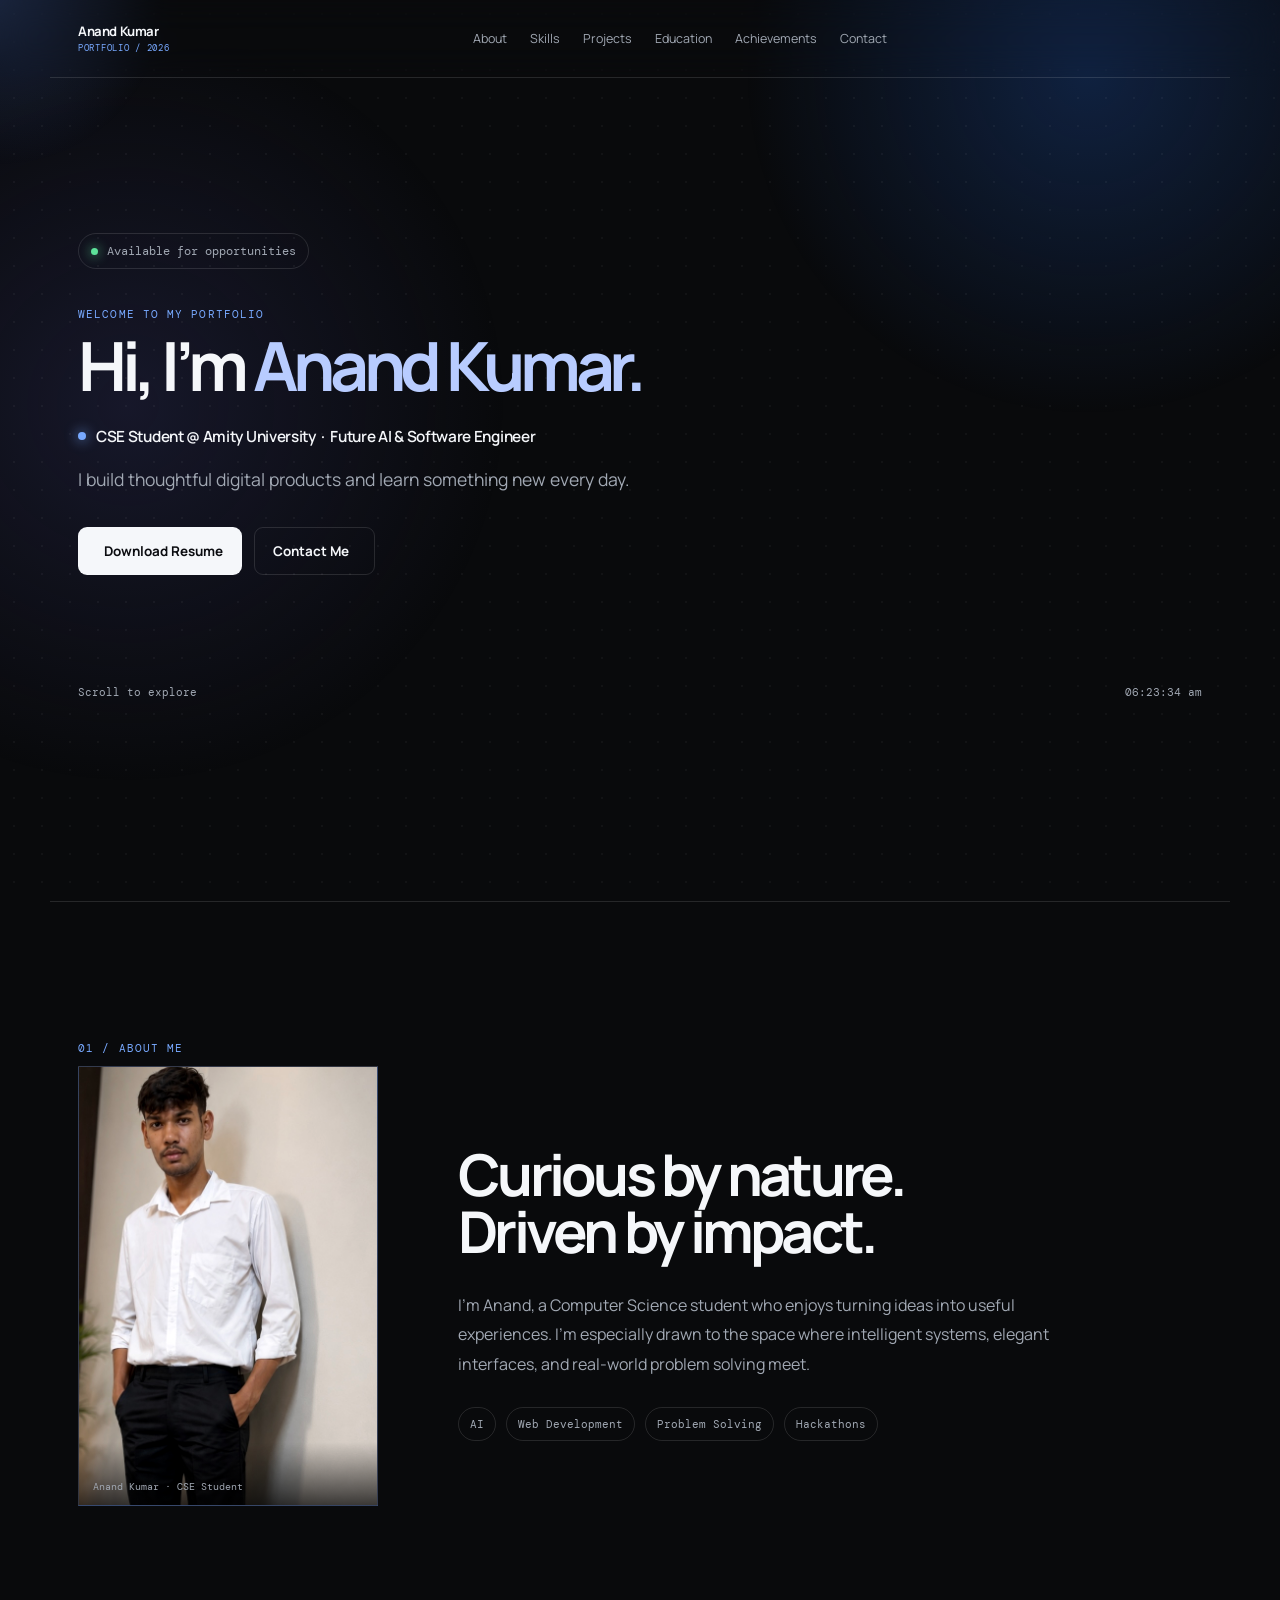
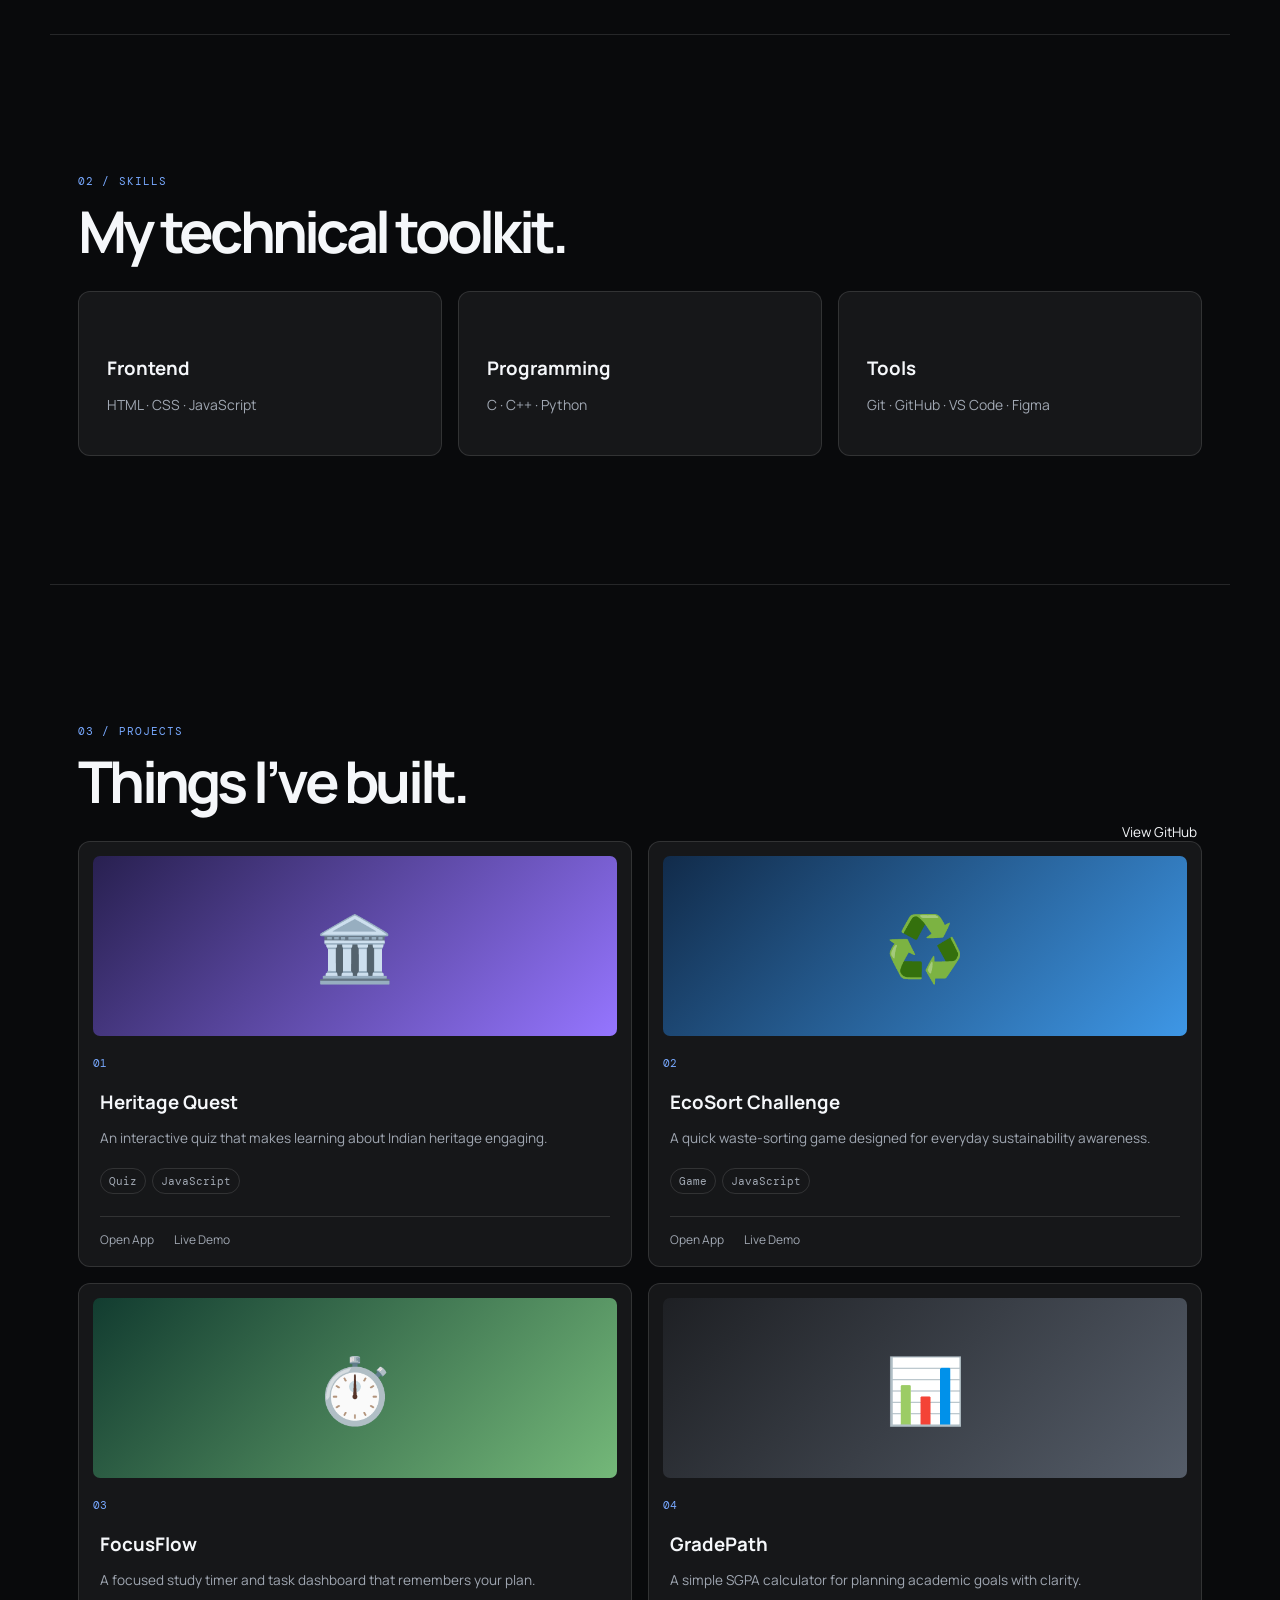
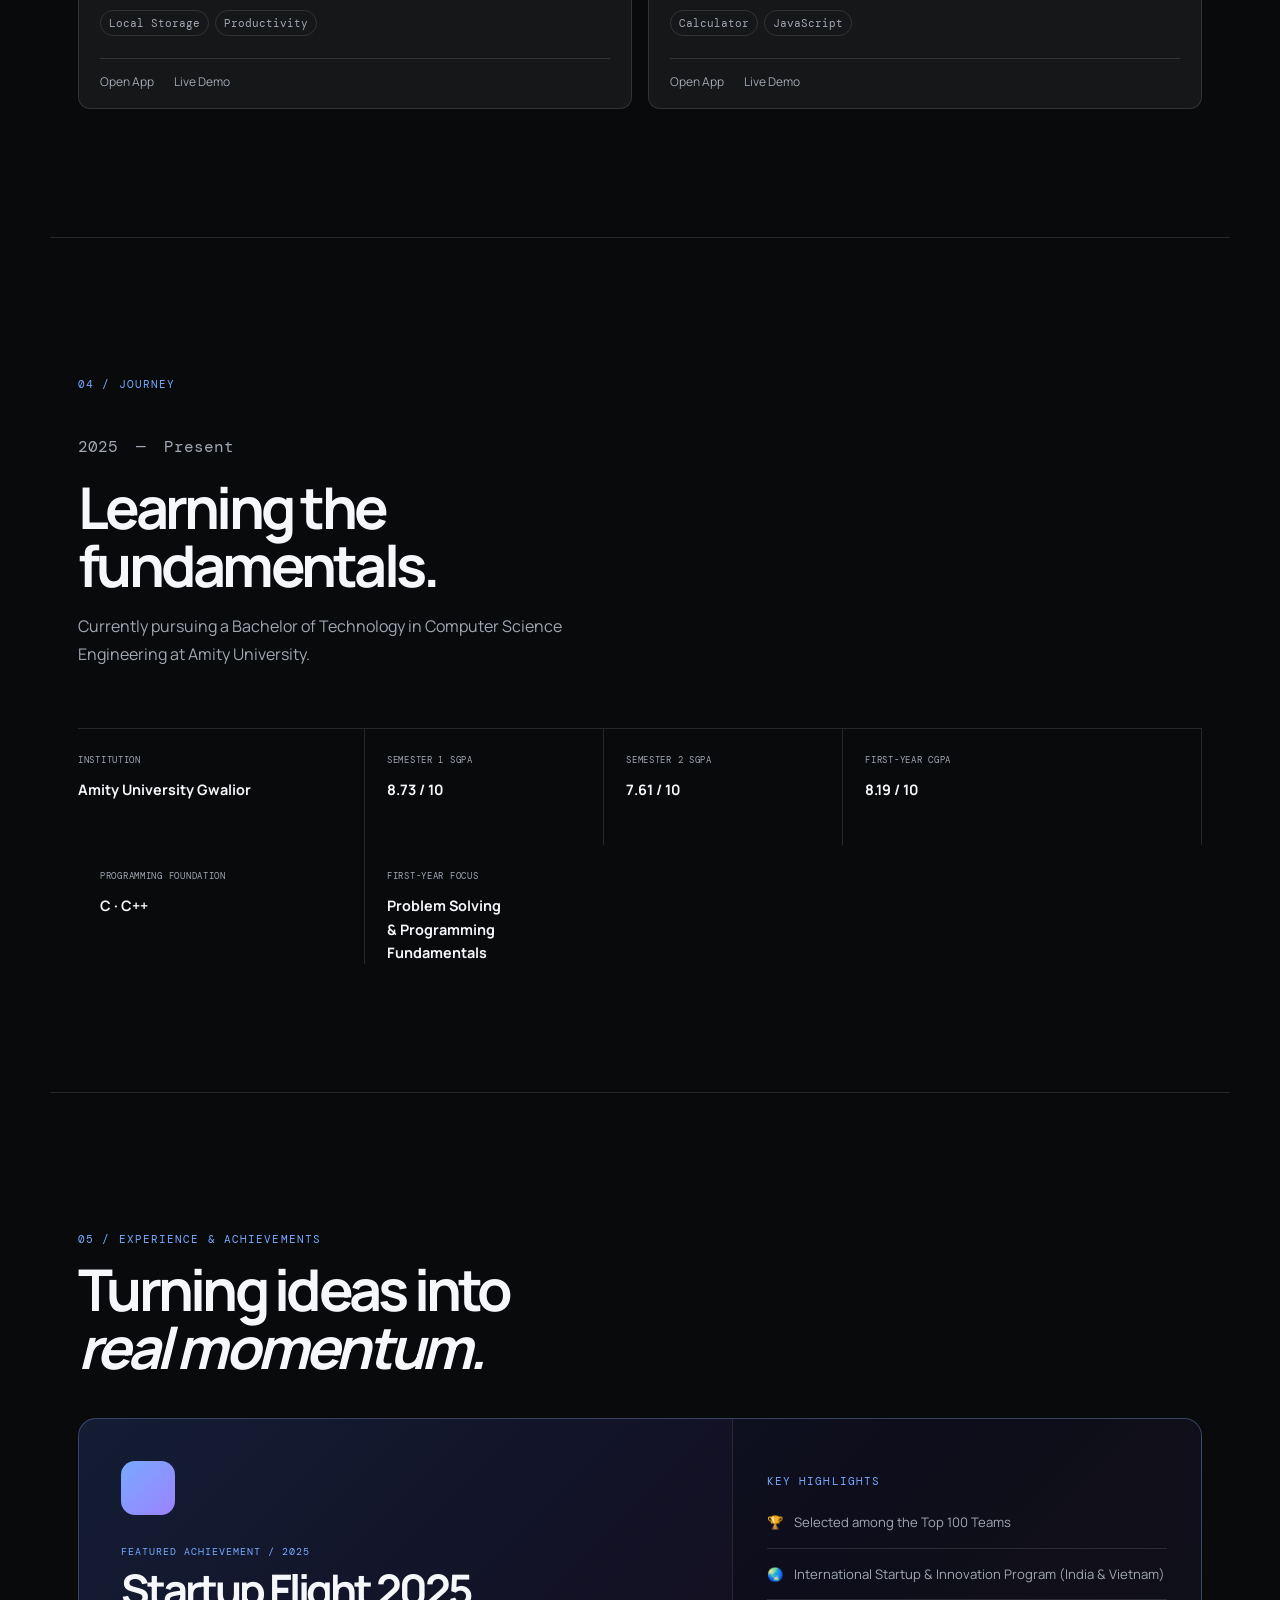
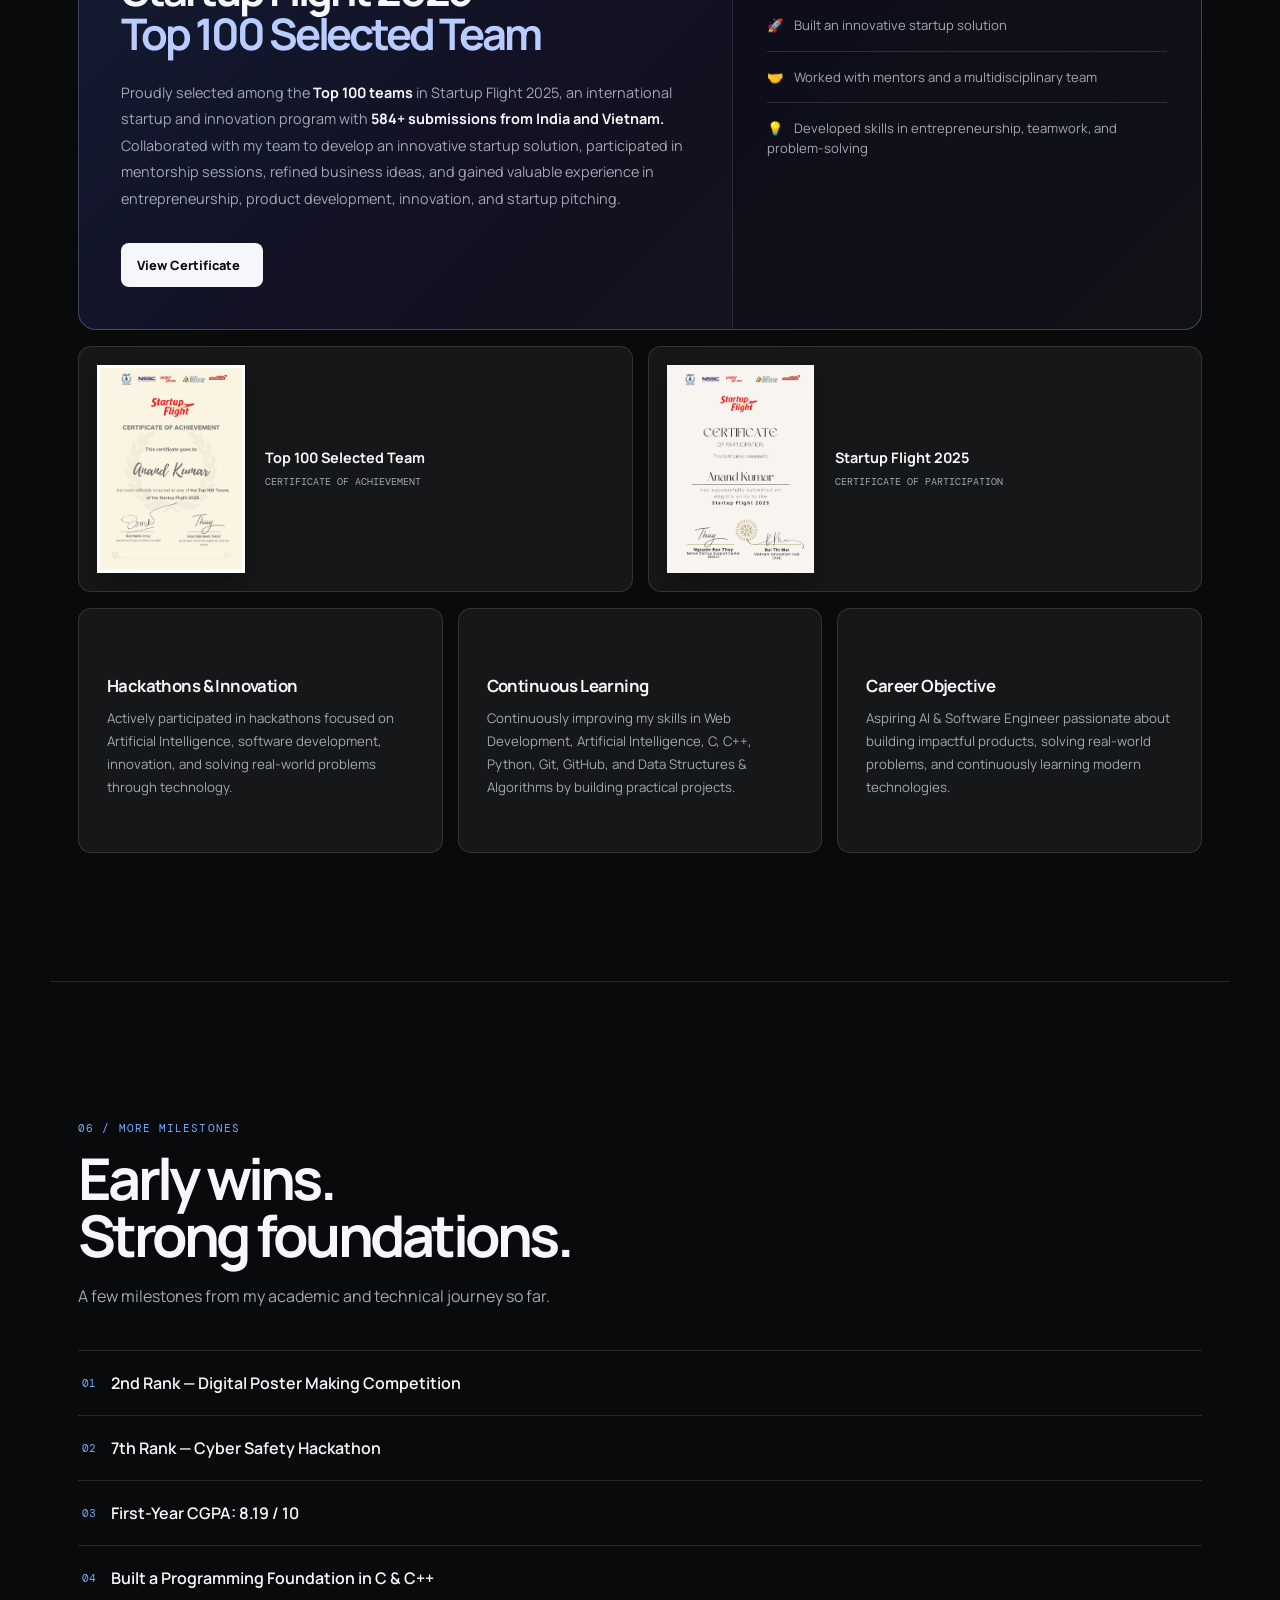
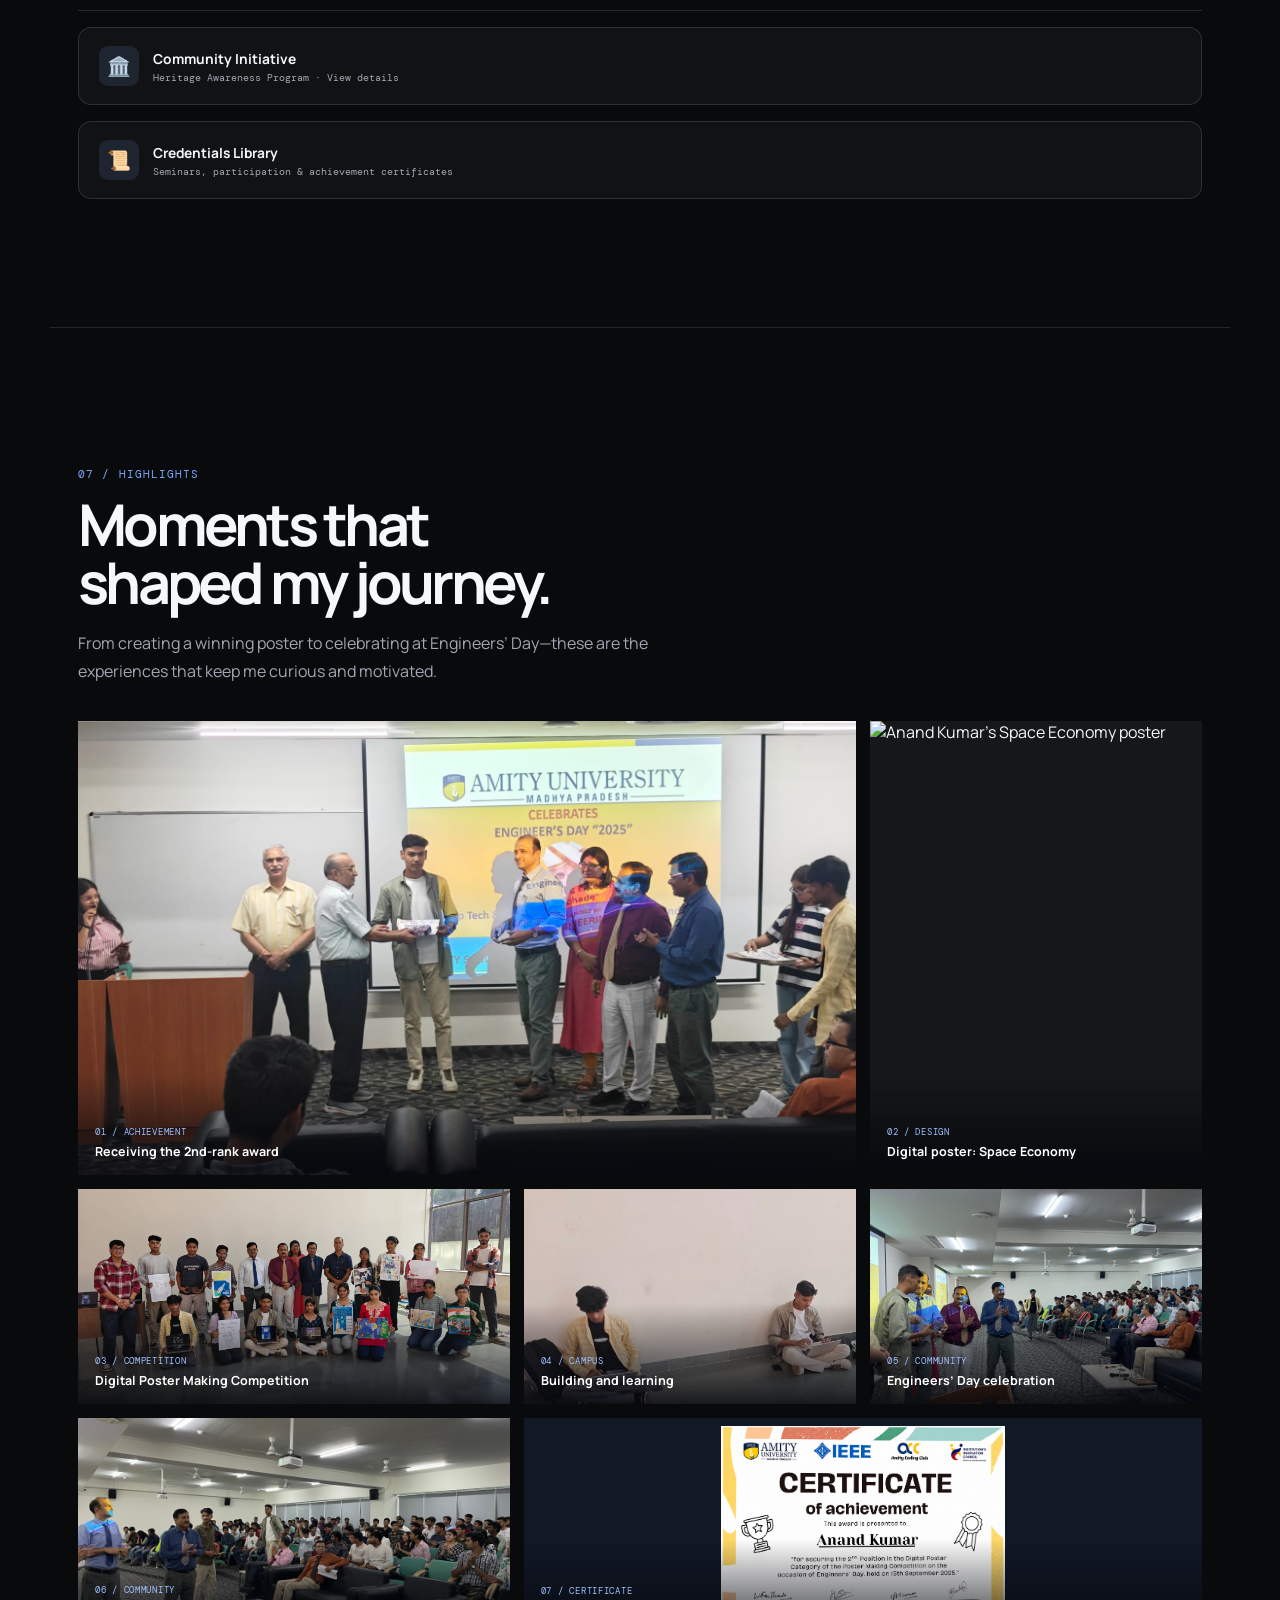
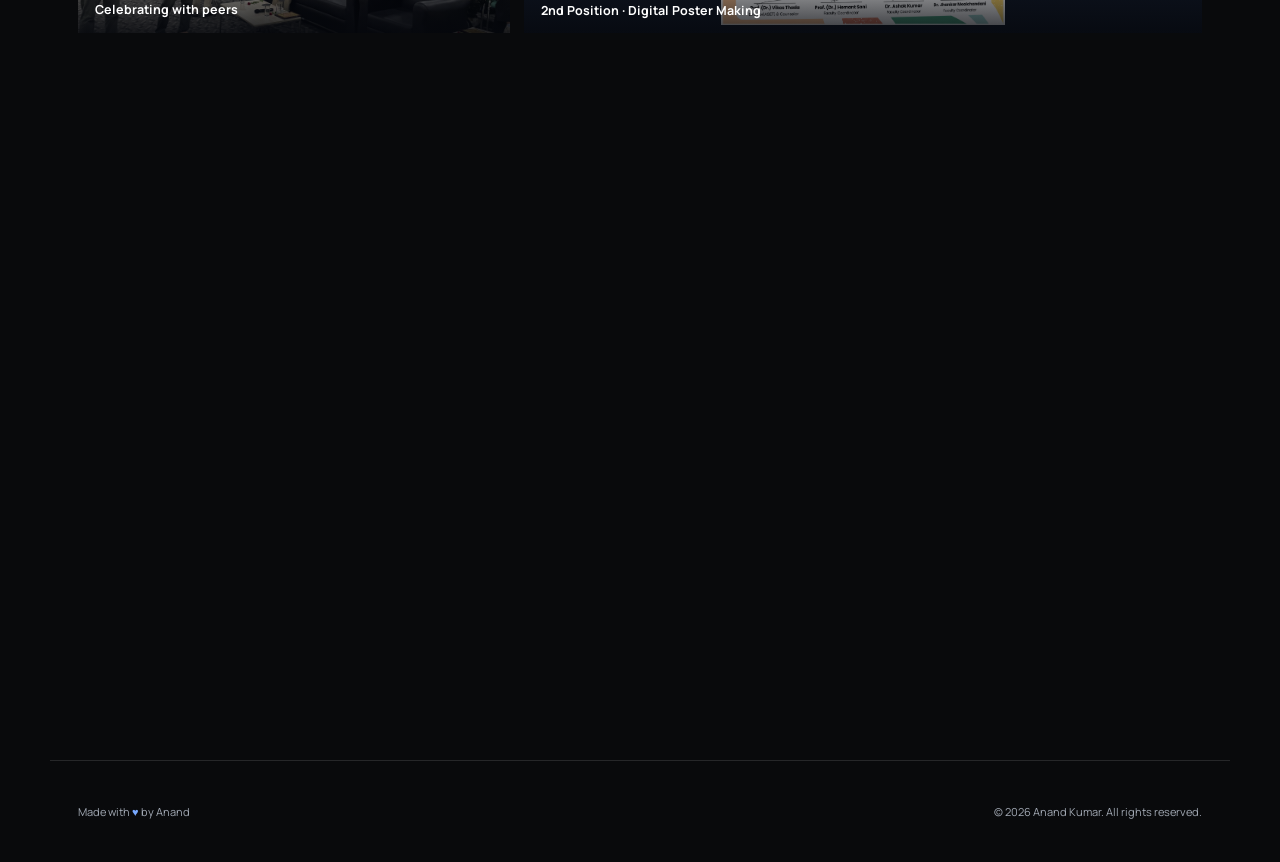
==== commit 7a04049a: "Add semester 2 SGPA and first-year CGPA" ====
--- a/index.html
+++ b/index.html
@@ -70,9 +70,9 @@
       </div>
     </section>
 
-    <section class="section reveal" id="education"><p class="overline">04 / Journey</p><div class="journey-layout"><div class="journey-intro"><p class="journey-date">2025 <span>—</span> Present</p><h2>Learning the<br>fundamentals.</h2><p>Currently pursuing a Bachelor of Technology in Computer Science Engineering at Amity University.</p></div></div><div class="journey-line"></div><div class="journey-stats"><article><span>Institution</span><strong>Amity University Gwalior</strong></article><article><span>Academic highlight</span><strong>SGPA 8.73 / 10</strong></article><article><span>Programming foundation</span><strong>C · C++</strong></article><article><span>First-year focus</span><strong>Problem Solving<br>&amp; Programming Fundamentals</strong></article></div></section>
+    <section class="section reveal" id="education"><p class="overline">04 / Journey</p><div class="journey-layout"><div class="journey-intro"><p class="journey-date">2025 <span>—</span> Present</p><h2>Learning the<br>fundamentals.</h2><p>Currently pursuing a Bachelor of Technology in Computer Science Engineering at Amity University.</p></div></div><div class="journey-line"></div><div class="journey-stats"><article><span>Institution</span><strong>Amity University Gwalior</strong></article><article><span>Semester 1 SGPA</span><strong>8.73 / 10</strong></article><article><span>Semester 2 SGPA</span><strong>7.61 / 10</strong></article><article><span>First-Year CGPA</span><strong>8.19 / 10</strong></article><article><span>Programming foundation</span><strong>C · C++</strong></article><article><span>First-year focus</span><strong>Problem Solving<br>&amp; Programming Fundamentals</strong></article></div></section>
     <section class="section reveal" id="experience"><p class="overline">05 / Experience &amp; Achievements</p><h2>Turning ideas into<br><em>real momentum.</em></h2><article class="startup-card"><div class="startup-main"><div class="startup-icon"><i class="ri-rocket-2-line"></i></div><p class="startup-label">Featured achievement / 2025</p><h3>Startup Flight 2025<br><span>Top 100 Selected Team</span></h3><p class="startup-copy">Proudly selected among the <strong>Top 100 teams</strong> in Startup Flight 2025, an international startup and innovation program with <strong>584+ submissions from India and Vietnam.</strong> Collaborated with my team to develop an innovative startup solution, participated in mentorship sessions, refined business ideas, and gained valuable experience in entrepreneurship, product development, innovation, and startup pitching.</p><a class="certificate-button" href="assets/startup-flight-top-100.jpg" target="_blank" rel="noopener">View Certificate <i class="ri-arrow-right-up-line"></i></a></div><div class="startup-highlights"><p class="overline">Key highlights</p><ul><li><span>🏆</span> Selected among the Top 100 Teams</li><li><span>🌏</span> International Startup &amp; Innovation Program (India &amp; Vietnam)</li><li><span>🚀</span> Built an innovative startup solution</li><li><span>🤝</span> Worked with mentors and a multidisciplinary team</li><li><span>💡</span> Developed skills in entrepreneurship, teamwork, and problem-solving</li></ul></div></article><div class="startup-certificates"><a href="assets/startup-flight-top-100.jpg" target="_blank" rel="noopener"><img src="assets/startup-flight-top-100.jpg" alt="Startup Flight 2025 Top 100 Teams certificate awarded to Anand Kumar"><span><b>Top 100 Selected Team</b><small>Certificate of Achievement</small></span></a><a href="assets/startup-flight-participation.jpg" target="_blank" rel="noopener"><img src="assets/startup-flight-participation.jpg" alt="Startup Flight 2025 certificate of participation awarded to Anand Kumar"><span><b>Startup Flight 2025</b><small>Certificate of Participation</small></span></a></div><div class="experience-grid"><article class="experience-card"><i class="ri-code-box-line"></i><h3>Hackathons &amp; Innovation</h3><p>Actively participated in hackathons focused on Artificial Intelligence, software development, innovation, and solving real-world problems through technology.</p></article><article class="experience-card"><i class="ri-book-open-line"></i><h3>Continuous Learning</h3><p>Continuously improving my skills in Web Development, Artificial Intelligence, C, C++, Python, Git, GitHub, and Data Structures &amp; Algorithms by building practical projects.</p></article><article class="experience-card"><i class="ri-focus-3-line"></i><h3>Career Objective</h3><p>Aspiring AI &amp; Software Engineer passionate about building impactful products, solving real-world problems, and continuously learning modern technologies.</p></article></div></section>
-    <section class="section reveal" id="achievements"><p class="overline">06 / More milestones</p><h2>Early wins.<br>Strong foundations.</h2><p class="achievement-intro">A few milestones from my academic and technical journey so far.</p><div class="achievement-list"><p><span class="achievement-number">01</span><b>2nd Rank — Digital Poster Making Competition</b><i class="ri-medal-2-line"></i></p><p><span class="achievement-number">02</span><b>7th Rank — Cyber Safety Hackathon</b><i class="ri-shield-check-line"></i></p><p><span class="achievement-number">03</span><b>Semester 1 SGPA: 8.73 / 10</b><i class="ri-star-smile-line"></i></p><p><span class="achievement-number">04</span><b>Built a Programming Foundation in C &amp; C++</b><i class="ri-code-s-slash-line"></i></p></div><details class="community-initiative"><summary><span class="community-icon">🏛️</span><span><b>Community Initiative</b><small>Heritage Awareness Program · View details</small></span><i class="ri-add-line"></i></summary><div class="community-content"><img src="assets/heritage-awareness.jpg" alt="Anand Kumar and fellow students at the Heritage City Gwalior awareness programme"><div><p class="overline">Heritage Awareness Program</p><h3>Preserving stories that matter.</h3><p>Actively participated in a Heritage Awareness Program focused on promoting the importance of preserving India’s cultural and historical heritage. Contributed to awareness activities, engaged with the community, and helped spread knowledge about heritage conservation through educational outreach and public interaction.</p><ul><li>🏛️ Promoted awareness about India’s cultural heritage</li><li>🤝 Participated in community engagement activities</li><li>📢 Contributed to educational and awareness initiatives</li><li>🌱 Strengthened communication, teamwork, and leadership skills</li></ul><a href="assets/heritage-awareness-document.pdf" target="_blank" rel="noopener">View supporting document <i class="ri-external-link-line"></i></a></div></div></details><details class="credentials-library"><summary><span class="community-icon">📜</span><span><b>Credentials Library</b><small>Seminars, participation &amp; achievement certificates</small></span><i class="ri-add-line"></i></summary><div class="credentials-content"><div><p class="overline">Seminars &amp; participation</p><div class="credential-grid"><a href="assets/bitcoin-india-tour-certificate.png" target="_blank" rel="noopener"><img src="assets/bitcoin-india-tour-certificate.png" alt="Bitcoin India Tour certificate of participation for Anand Kumar"><span><b>Bitcoin India Tour 2026</b><small>Certificate of Participation · 4 May 2026</small></span></a><a href="assets/startup-flight-participation.jpg" target="_blank" rel="noopener"><img src="assets/startup-flight-participation.jpg" alt="Startup Flight 2025 certificate of participation for Anand Kumar"><span><b>Startup Flight 2025</b><small>Certificate of Participation</small></span></a></div></div><div><p class="overline">Certificates of achievement</p><div class="credential-grid"><a href="assets/startup-flight-top-100.jpg" target="_blank" rel="noopener"><img src="assets/startup-flight-top-100.jpg" alt="Startup Flight 2025 Top 100 Teams certificate for Anand Kumar"><span><b>Startup Flight 2025</b><small>Top 100 Selected Team</small></span></a><a href="assets/certificate-final.jpg" target="_blank" rel="noopener"><img src="assets/certificate-final.jpg" alt="Digital poster making competition second position certificate for Anand Kumar"><span><b>Digital Poster Making Competition</b><small>2nd Position · Engineers’ Day 2025</small></span></a></div></div></div></details></section>
+    <section class="section reveal" id="achievements"><p class="overline">06 / More milestones</p><h2>Early wins.<br>Strong foundations.</h2><p class="achievement-intro">A few milestones from my academic and technical journey so far.</p><div class="achievement-list"><p><span class="achievement-number">01</span><b>2nd Rank — Digital Poster Making Competition</b><i class="ri-medal-2-line"></i></p><p><span class="achievement-number">02</span><b>7th Rank — Cyber Safety Hackathon</b><i class="ri-shield-check-line"></i></p><p><span class="achievement-number">03</span><b>First-Year CGPA: 8.19 / 10</b><i class="ri-star-smile-line"></i></p><p><span class="achievement-number">04</span><b>Built a Programming Foundation in C &amp; C++</b><i class="ri-code-s-slash-line"></i></p></div><details class="community-initiative"><summary><span class="community-icon">🏛️</span><span><b>Community Initiative</b><small>Heritage Awareness Program · View details</small></span><i class="ri-add-line"></i></summary><div class="community-content"><img src="assets/heritage-awareness.jpg" alt="Anand Kumar and fellow students at the Heritage City Gwalior awareness programme"><div><p class="overline">Heritage Awareness Program</p><h3>Preserving stories that matter.</h3><p>Actively participated in a Heritage Awareness Program focused on promoting the importance of preserving India’s cultural and historical heritage. Contributed to awareness activities, engaged with the community, and helped spread knowledge about heritage conservation through educational outreach and public interaction.</p><ul><li>🏛️ Promoted awareness about India’s cultural heritage</li><li>🤝 Participated in community engagement activities</li><li>📢 Contributed to educational and awareness initiatives</li><li>🌱 Strengthened communication, teamwork, and leadership skills</li></ul><a href="assets/heritage-awareness-document.pdf" target="_blank" rel="noopener">View supporting document <i class="ri-external-link-line"></i></a></div></div></details><details class="credentials-library"><summary><span class="community-icon">📜</span><span><b>Credentials Library</b><small>Seminars, participation &amp; achievement certificates</small></span><i class="ri-add-line"></i></summary><div class="credentials-content"><div><p class="overline">Seminars &amp; participation</p><div class="credential-grid"><a href="assets/bitcoin-india-tour-certificate.png" target="_blank" rel="noopener"><img src="assets/bitcoin-india-tour-certificate.png" alt="Bitcoin India Tour certificate of participation for Anand Kumar"><span><b>Bitcoin India Tour 2026</b><small>Certificate of Participation · 4 May 2026</small></span></a><a href="assets/startup-flight-participation.jpg" target="_blank" rel="noopener"><img src="assets/startup-flight-participation.jpg" alt="Startup Flight 2025 certificate of participation for Anand Kumar"><span><b>Startup Flight 2025</b><small>Certificate of Participation</small></span></a></div></div><div><p class="overline">Certificates of achievement</p><div class="credential-grid"><a href="assets/startup-flight-top-100.jpg" target="_blank" rel="noopener"><img src="assets/startup-flight-top-100.jpg" alt="Startup Flight 2025 Top 100 Teams certificate for Anand Kumar"><span><b>Startup Flight 2025</b><small>Top 100 Selected Team</small></span></a><a href="assets/certificate-final.jpg" target="_blank" rel="noopener"><img src="assets/certificate-final.jpg" alt="Digital poster making competition second position certificate for Anand Kumar"><span><b>Digital Poster Making Competition</b><small>2nd Position · Engineers’ Day 2025</small></span></a></div></div></div></details></section>
     <section class="section reveal" id="gallery"><p class="overline">07 / Highlights</p><h2>Moments that<br>shaped my journey.</h2><p class="gallery-intro">From creating a winning poster to celebrating at Engineers’ Day—these are the experiences that keep me curious and motivated.</p><div class="gallery-showcase"><figure class="gallery-item award-photo"><img src="assets/award-ceremony.jpg" alt="Anand Kumar receiving his award at Engineers' Day"><figcaption><span>01 / Achievement</span><strong>Receiving the 2nd-rank award</strong></figcaption></figure><figure class="gallery-item poster-photo"><img src="assets/space-poster.png" alt="Anand Kumar's Space Economy poster"><figcaption><span>02 / Design</span><strong>Digital poster: Space Economy</strong></figcaption></figure><figure class="gallery-item competition-photo"><img src="assets/poster-competition.jpg" alt="Participants at the digital poster making competition"><figcaption><span>03 / Competition</span><strong>Digital Poster Making Competition</strong></figcaption></figure><figure class="gallery-item campus-photo"><img src="assets/campus-work.jpg" alt="Anand Kumar working on a laptop at campus"><figcaption><span>04 / Campus</span><strong>Building and learning</strong></figcaption></figure><figure class="gallery-item ceremony-photo"><img src="assets/engineers-day-1.jpg" alt="Engineers' Day celebration at Amity University"><figcaption><span>05 / Community</span><strong>Engineers’ Day celebration</strong></figcaption></figure><figure class="gallery-item audience-photo"><img src="assets/engineers-day-2.jpg" alt="Audience at Engineers' Day event"><figcaption><span>06 / Community</span><strong>Celebrating with peers</strong></figcaption></figure><figure class="gallery-item certificate-photo"><img src="assets/certificate-cleaned.png" alt="Certificate of achievement awarded to Anand Kumar for second position in digital poster making competition"><figcaption><span>07 / Certificate</span><strong>2nd Position · Digital Poster Making</strong></figcaption></figure></div></section>
     <section class="contact section reveal" id="contact"><p class="overline">08 / Contact</p><h2>Let’s build something<br><em>meaningful.</em></h2><a class="email" href="mailto:anand14439@gmail.com">anand14439@gmail.com <i class="ri-arrow-right-up-line"></i></a><div class="socials"><a href="https://www.linkedin.com/in/anand-kumar-402686216" target="_blank" rel="noopener">LinkedIn</a><a href="https://github.com/" target="_blank" rel="noopener">GitHub</a><a href="#">Instagram</a></div></section>
   </main>
